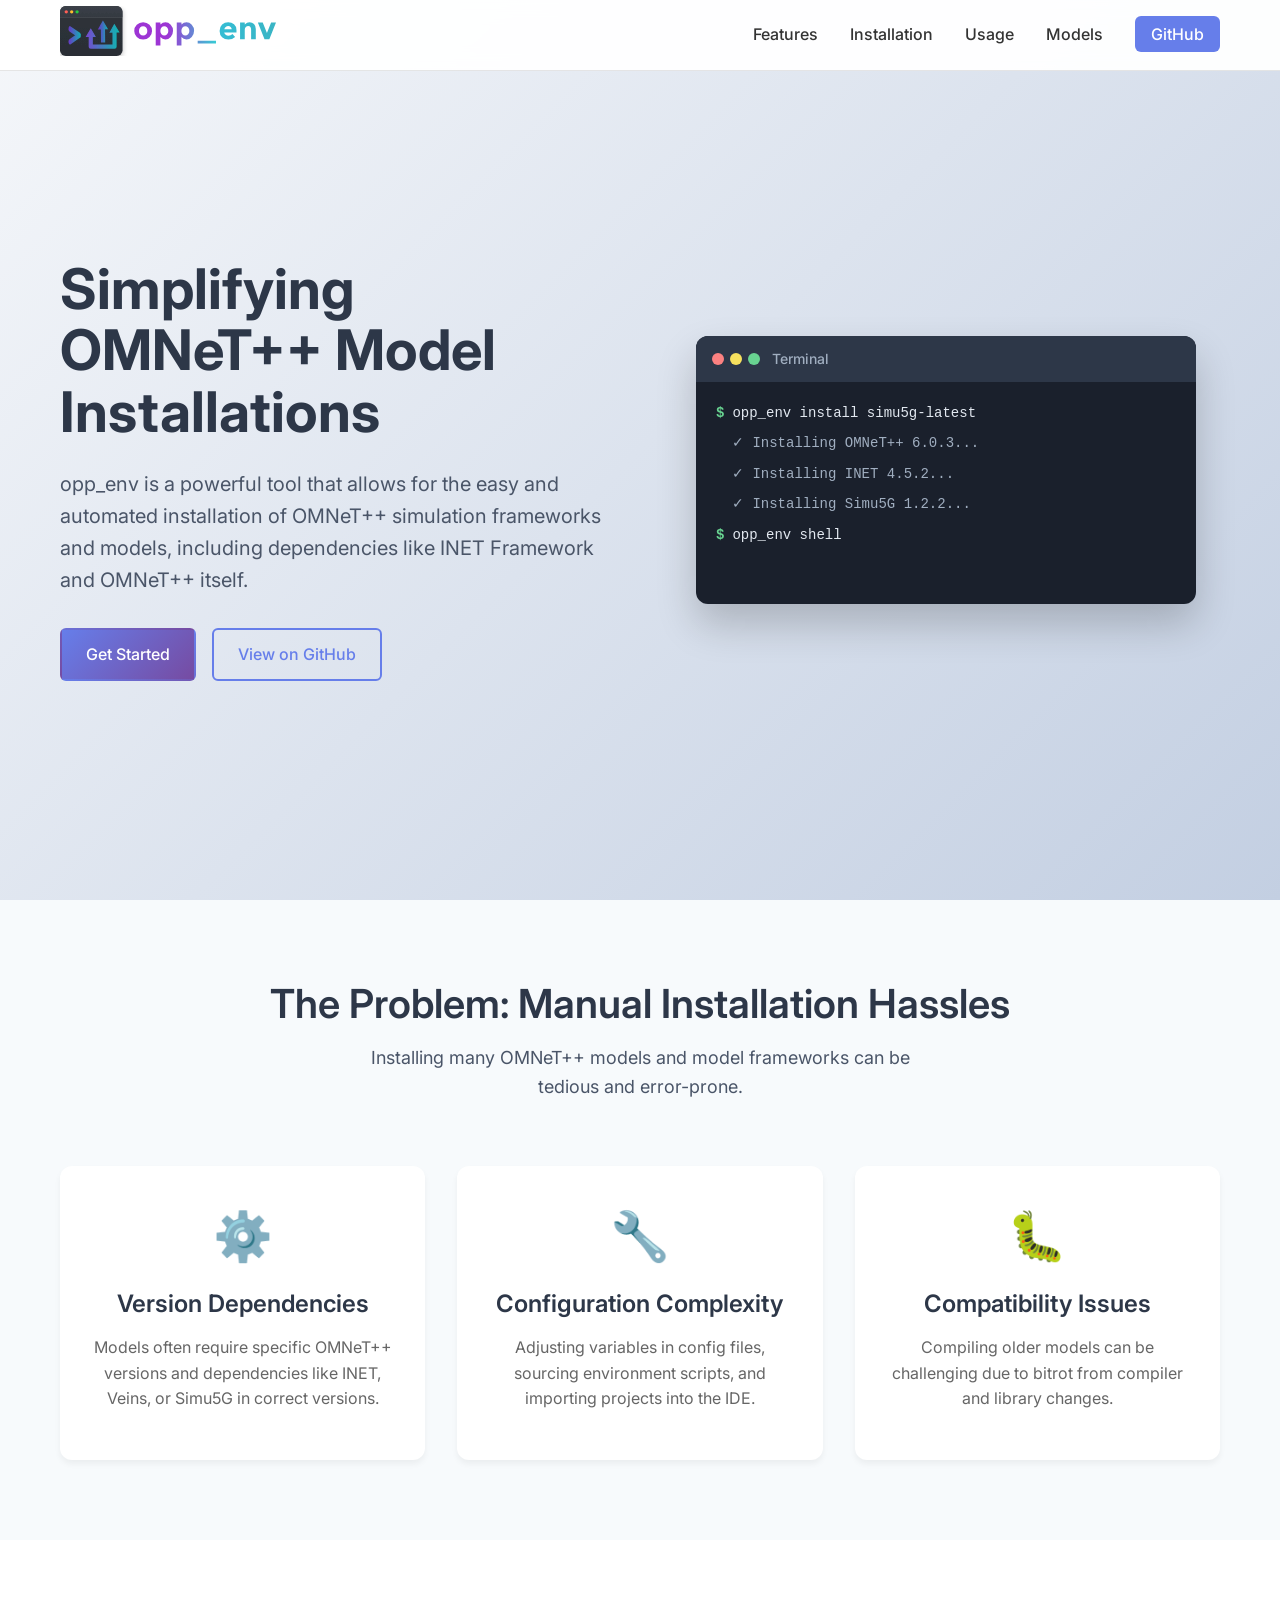
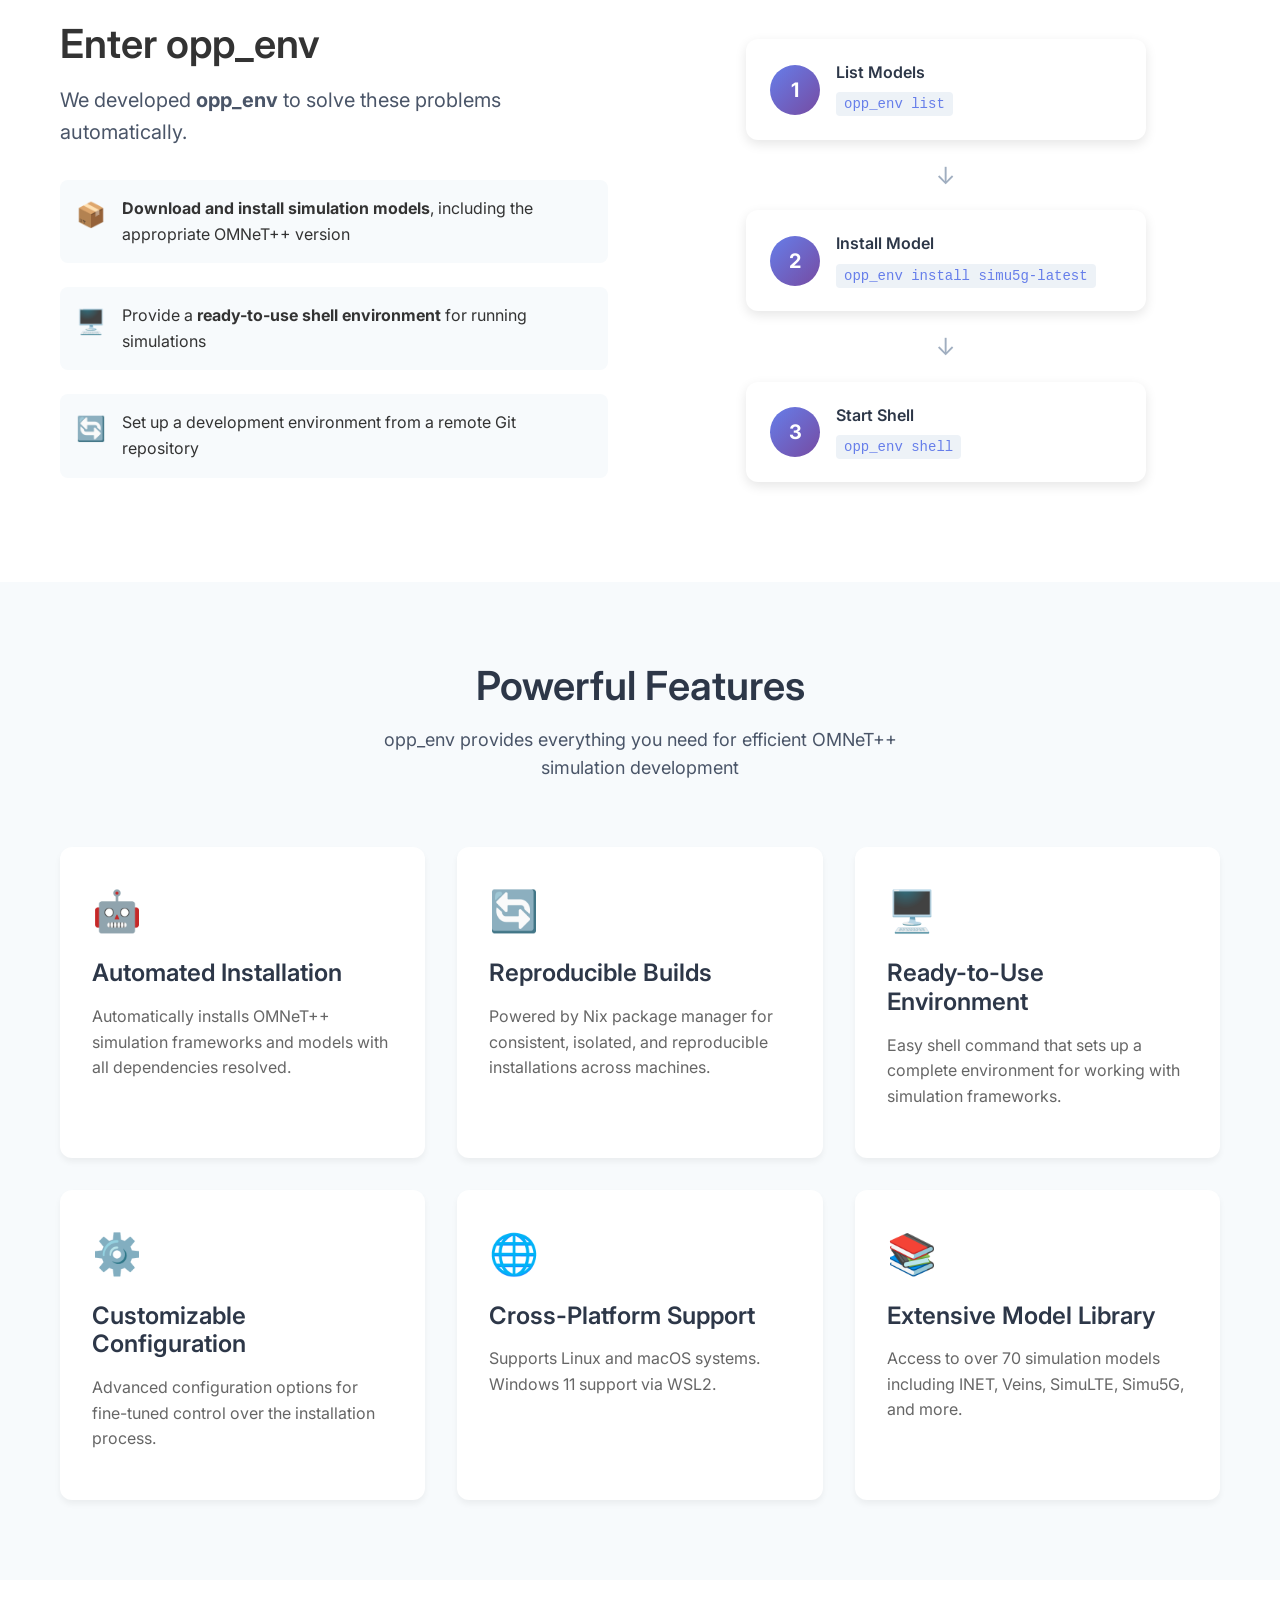
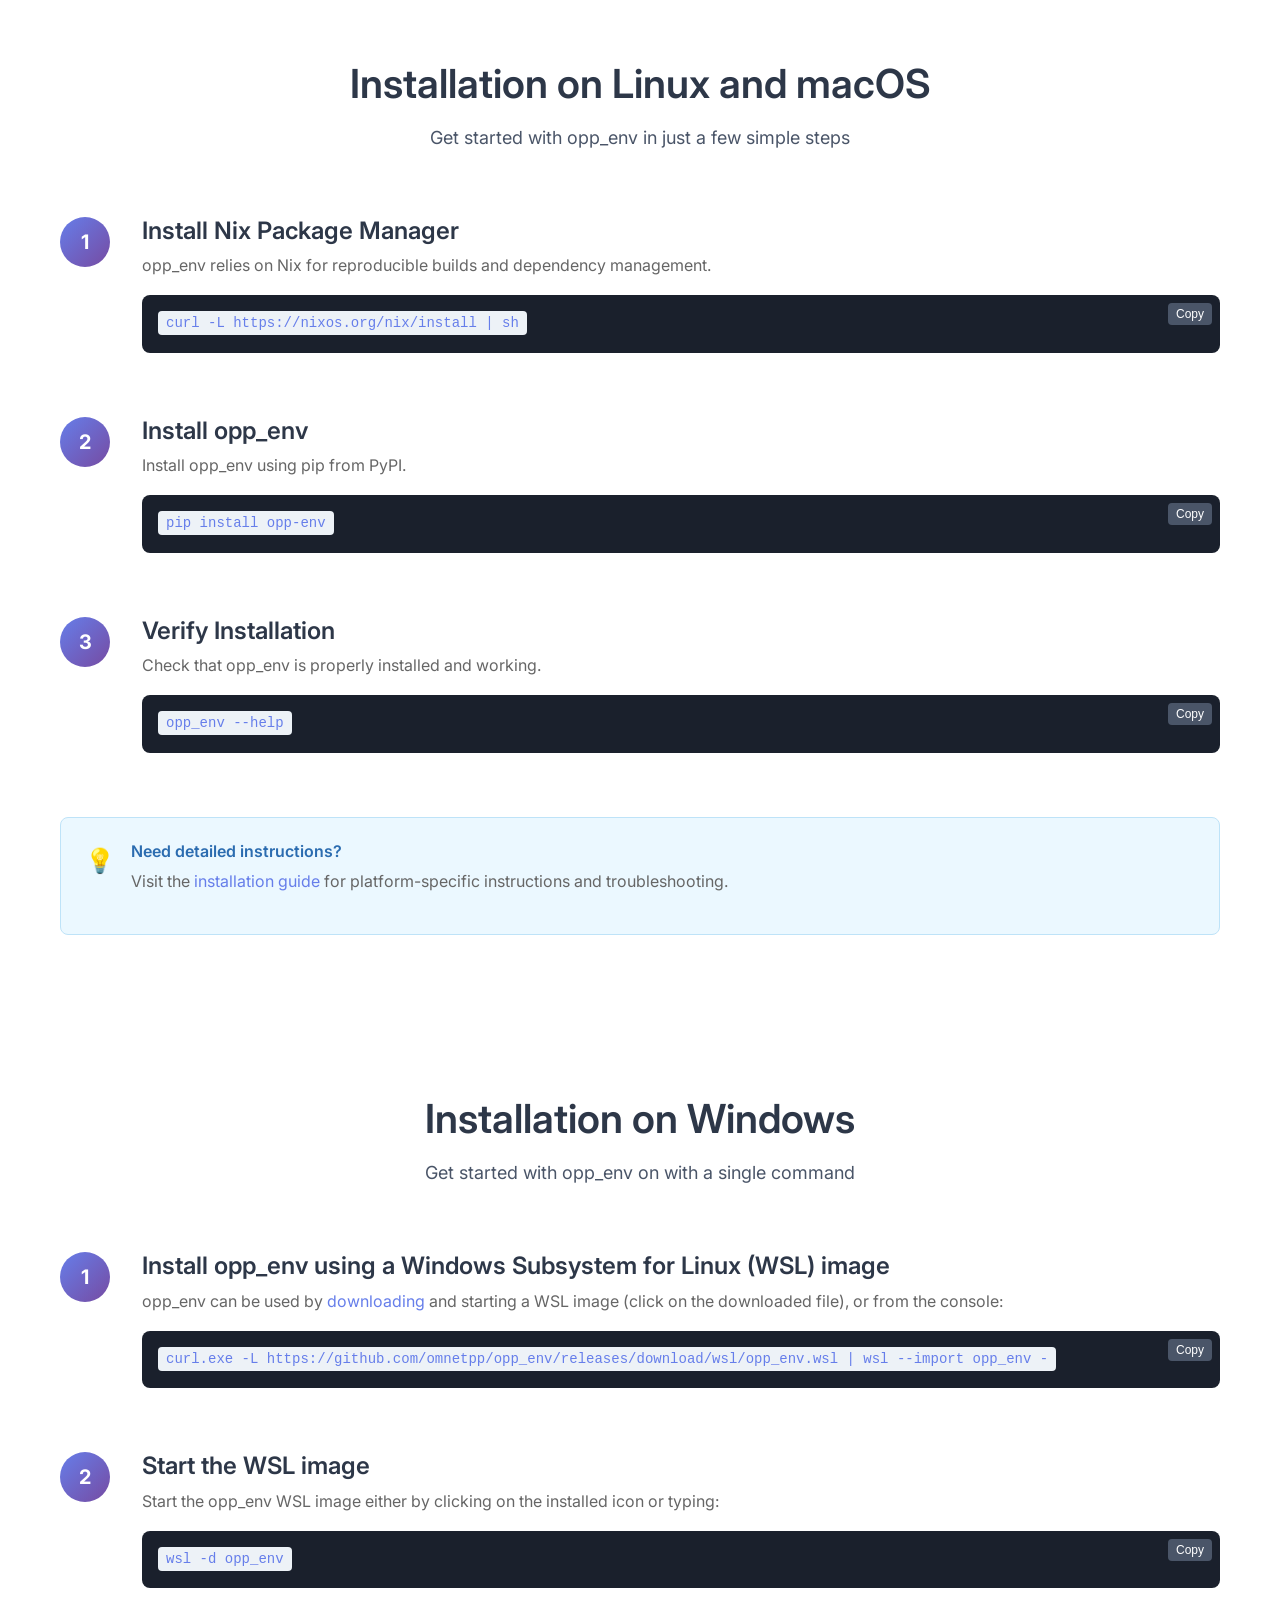
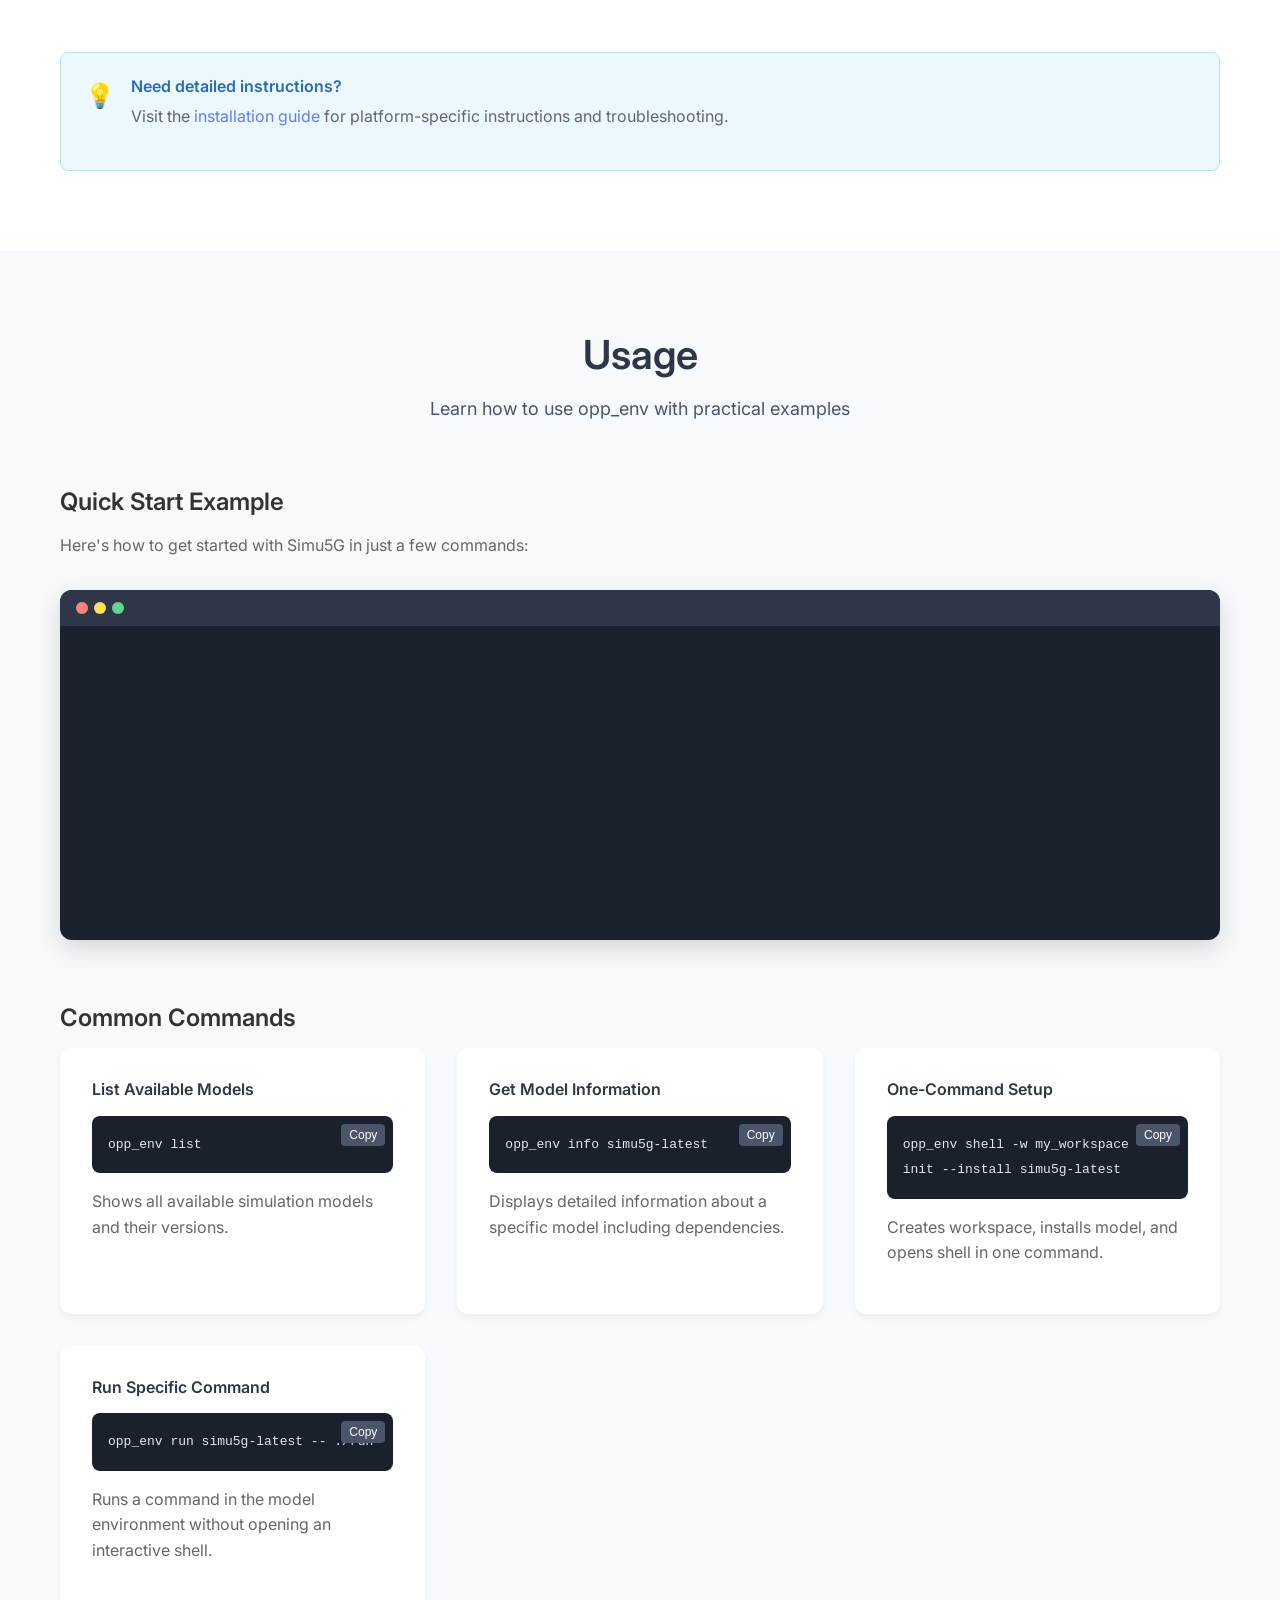
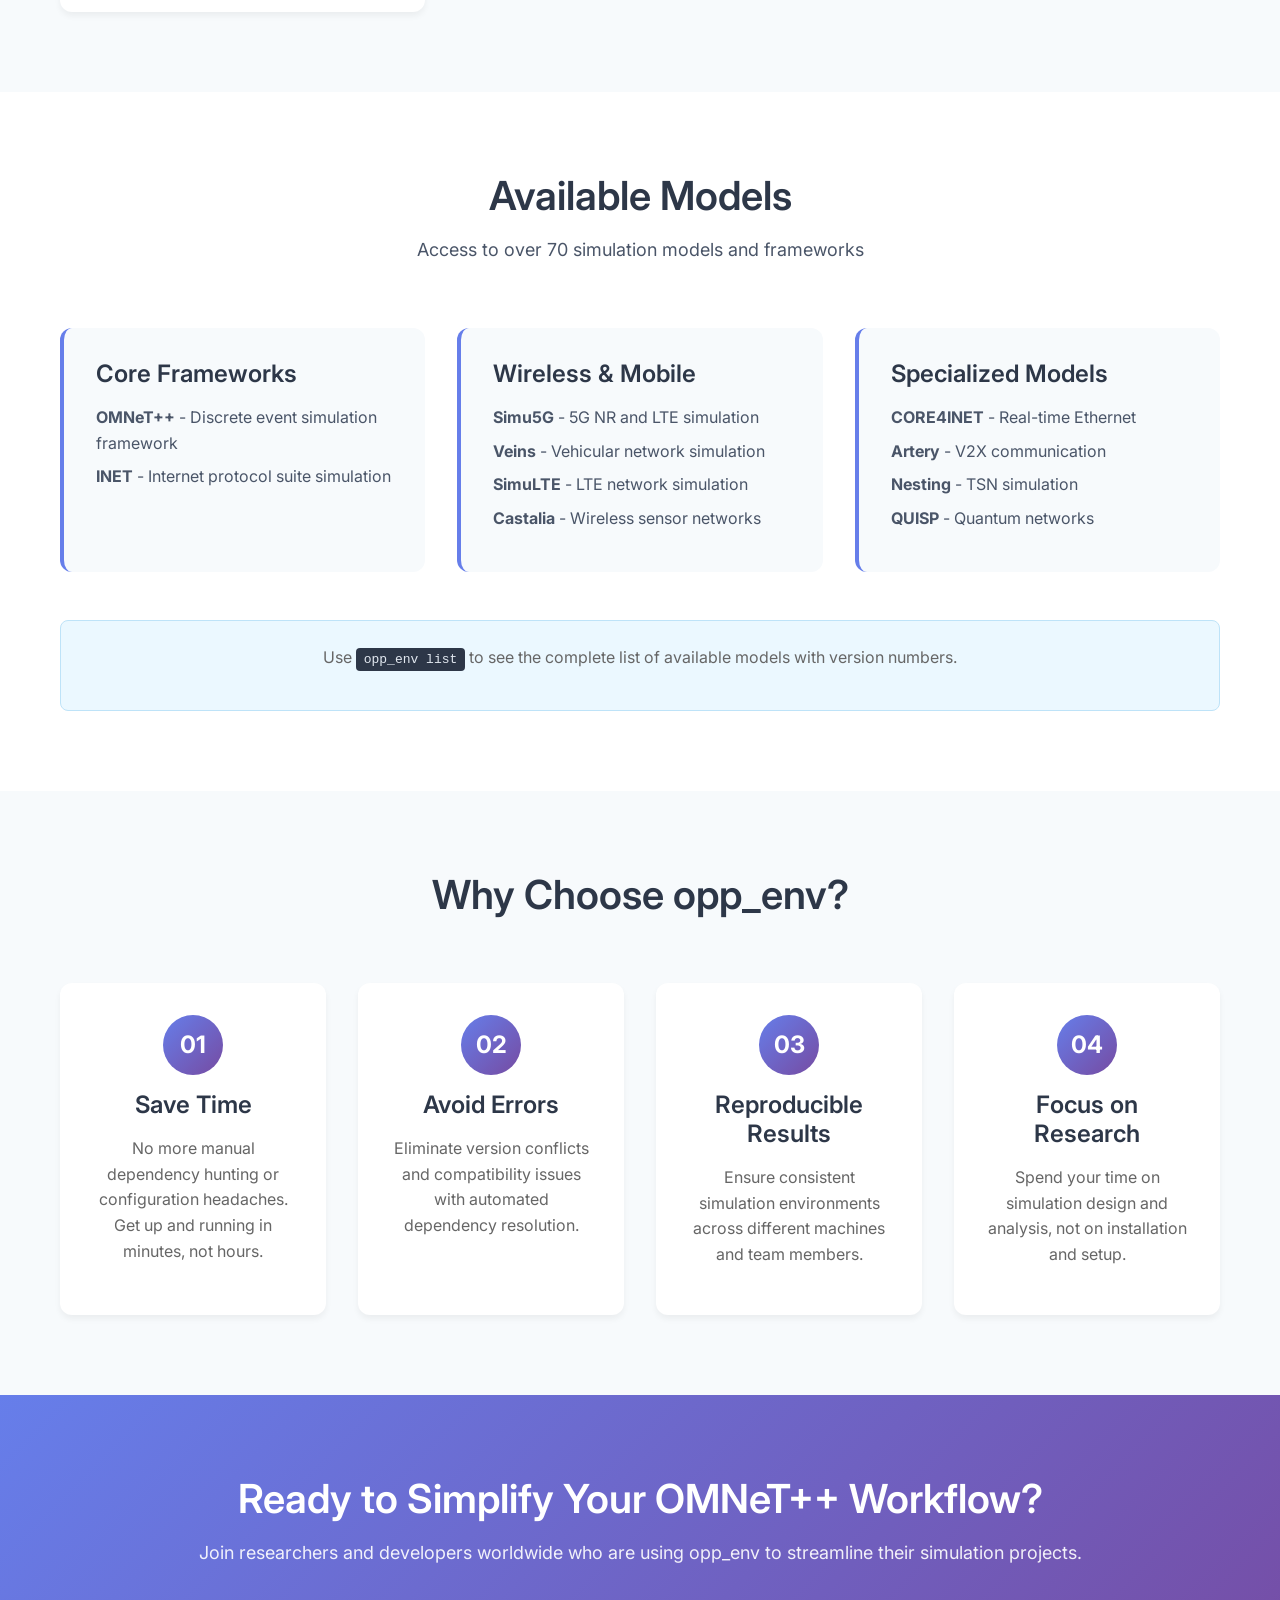
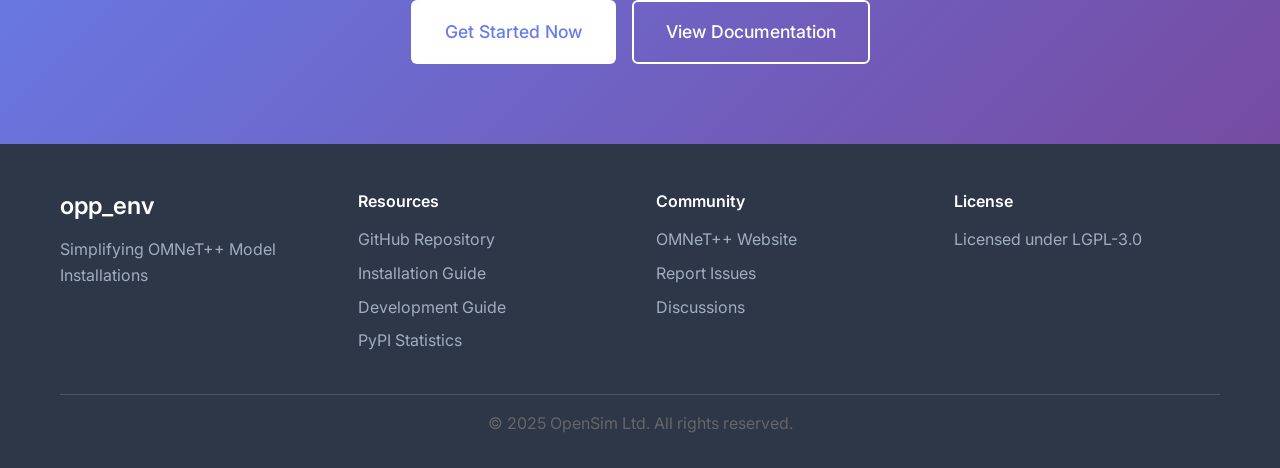
==== website/public/index.html @ f469dc90 "website: import the oppenv.omnetpp.org site from the gh-pages branch The site files are copied uncha" ====
<!DOCTYPE html>
<html lang="en">
<head>
    <meta charset="UTF-8">
    <meta name="viewport" content="width=device-width, initial-scale=1.0">
    <title>opp_env - Simplifying OMNeT++ Model Installations</title>
    <meta name="description" content="opp_env is a powerful tool that allows for the easy and automated installation of OMNeT++ simulation frameworks and models, including dependencies like INET Framework and OMNeT++ itself.">
    <link rel="stylesheet" href="styles.css">
    <link rel="preconnect" href="https://fonts.googleapis.com">
    <link rel="preconnect" href="https://fonts.gstatic.com" crossorigin>
    <link href="https://fonts.googleapis.com/css2?family=Inter:wght@300;400;500;600;700&display=swap" rel="stylesheet">
</head>
<body>
    <!-- Navigation -->
    <nav class="navbar">
        <div class="nav-container">
            <div class="nav-logo">
                <img height="50pt" src="images/opp_env_logo.svg" alt="opp_env">
            </div>
            <ul class="nav-menu">
                <li class="nav-item">
                    <a href="#features" class="nav-link">Features</a>
                </li>
                <li class="nav-item">
                    <a href="#installation" class="nav-link">Installation</a>
                </li>
                <li class="nav-item">
                    <a href="#usage" class="nav-link">Usage</a>
                </li>
                <li class="nav-item">
                    <a href="#models" class="nav-link">Models</a>
                </li>
                <li class="nav-item">
                    <a href="https://github.com/omnetpp/opp_env" class="nav-link nav-cta" target="_blank">GitHub</a>
                </li>
            </ul>
            <div class="hamburger">
                <span class="bar"></span>
                <span class="bar"></span>
                <span class="bar"></span>
            </div>
        </div>
    </nav>

    <!-- Hero Section -->
    <section class="hero">
        <div class="hero-container">
            <div class="hero-content">
                <h1 class="hero-title">Simplifying OMNeT++ Model Installations</h1>
                <p class="hero-subtitle">opp_env is a powerful tool that allows for the easy and automated installation of OMNeT++ simulation frameworks and models, including dependencies like INET Framework and OMNeT++ itself.</p>
                <div class="hero-buttons">
                    <a href="#installation" class="btn btn-primary">Get Started</a>
                    <a href="https://github.com/omnetpp/opp_env" class="btn btn-secondary" target="_blank">View on GitHub</a>
                </div>
            </div>
            <div class="hero-visual">
                <div class="terminal-window">
                    <div class="terminal-header">
                        <div class="terminal-buttons">
                            <span class="terminal-button red"></span>
                            <span class="terminal-button yellow"></span>
                            <span class="terminal-button green"></span>
                        </div>
                        <div class="terminal-title">Terminal</div>
                    </div>
                    <div class="terminal-body">
                        <div class="terminal-line">
                            <span class="terminal-prompt">$</span>
                            <span class="terminal-command">opp_env install simu5g-latest</span>
                        </div>
                        <div class="terminal-line terminal-output">
                            <span>✓ Installing OMNeT++ 6.0.3...</span>
                        </div>
                        <div class="terminal-line terminal-output">
                            <span>✓ Installing INET 4.5.2...</span>
                        </div>
                        <div class="terminal-line terminal-output">
                            <span>✓ Installing Simu5G 1.2.2...</span>
                        </div>
                        <div class="terminal-line">
                            <span class="terminal-prompt">$</span>
                            <span class="terminal-command">opp_env shell</span>
                        </div>
                        <div class="terminal-line terminal-output">
                            <span>Ready to simulate! 🚀</span>
                        </div>
                    </div>
                </div>
            </div>
        </div>
    </section>

    <!-- Problem Section -->
    <section class="problem-section">
        <div class="container">
            <div class="section-header">
                <h2>The Problem: Manual Installation Hassles</h2>
                <p>Installing many OMNeT++ models and model frameworks can be tedious and error-prone.</p>
            </div>
            <div class="problem-grid">
                <div class="problem-card">
                    <div class="problem-icon">⚙️</div>
                    <h3>Version Dependencies</h3>
                    <p>Models often require specific OMNeT++ versions and dependencies like INET, Veins, or Simu5G in correct versions.</p>
                </div>
                <div class="problem-card">
                    <div class="problem-icon">🔧</div>
                    <h3>Configuration Complexity</h3>
                    <p>Adjusting variables in config files, sourcing environment scripts, and importing projects into the IDE.</p>
                </div>
                <div class="problem-card">
                    <div class="problem-icon">🐛</div>
                    <h3>Compatibility Issues</h3>
                    <p>Compiling older models can be challenging due to bitrot from compiler and library changes.</p>
                </div>
            </div>
        </div>
    </section>

    <!-- Solution Section -->
    <section class="solution-section">
        <div class="container">
            <div class="solution-content">
                <div class="solution-text">
                    <h2>Enter opp_env</h2>
                    <p class="solution-intro">We developed <strong>opp_env</strong> to solve these problems automatically.</p>
                    <ul class="solution-features">
                        <li>
                            <span class="feature-icon">📦</span>
                            <span><strong>Download and install simulation models</strong>, including the appropriate OMNeT++ version</span>
                        </li>
                        <li>
                            <span class="feature-icon">🖥️</span>
                            <span>Provide a <strong>ready-to-use shell environment</strong> for running simulations</span>
                        </li>
                        <li>
                            <span class="feature-icon">🔄</span>
                            <span>Set up a development environment from a remote Git repository</span>
                        </li>
                    </ul>
                </div>
                <div class="solution-visual">
                    <div class="workflow-diagram">
                        <div class="workflow-step">
                            <div class="step-number">1</div>
                            <div class="step-content">
                                <h4>List Models</h4>
                                <code>opp_env list</code>
                            </div>
                        </div>
                        <div class="workflow-arrow">→</div>
                        <div class="workflow-step">
                            <div class="step-number">2</div>
                            <div class="step-content">
                                <h4>Install Model</h4>
                                <code>opp_env install simu5g-latest</code>
                            </div>
                        </div>
                        <div class="workflow-arrow">→</div>
                        <div class="workflow-step">
                            <div class="step-number">3</div>
                            <div class="step-content">
                                <h4>Start Shell</h4>
                                <code>opp_env shell</code>
                            </div>
                        </div>
                    </div>
                </div>
            </div>
        </div>
    </section>

    <!-- Features Section -->
    <section id="features" class="features-section">
        <div class="container">
            <div class="section-header">
                <h2>Powerful Features</h2>
                <p>opp_env provides everything you need for efficient OMNeT++ simulation development</p>
            </div>
            <div class="features-grid">
                <div class="feature-card">
                    <div class="feature-icon">🤖</div>
                    <h3>Automated Installation</h3>
                    <p>Automatically installs OMNeT++ simulation frameworks and models with all dependencies resolved.</p>
                </div>
                <div class="feature-card">
                    <div class="feature-icon">🔄</div>
                    <h3>Reproducible Builds</h3>
                    <p>Powered by Nix package manager for consistent, isolated, and reproducible installations across machines.</p>
                </div>
                <div class="feature-card">
                    <div class="feature-icon">🖥️</div>
                    <h3>Ready-to-Use Environment</h3>
                    <p>Easy shell command that sets up a complete environment for working with simulation frameworks.</p>
                </div>
                <div class="feature-card">
                    <div class="feature-icon">⚙️</div>
                    <h3>Customizable Configuration</h3>
                    <p>Advanced configuration options for fine-tuned control over the installation process.</p>
                </div>
                <div class="feature-card">
                    <div class="feature-icon">🌐</div>
                    <h3>Cross-Platform Support</h3>
                    <p>Supports Linux and macOS systems. Windows 11 support via WSL2.</p>
                </div>
                <div class="feature-card">
                    <div class="feature-icon">📚</div>
                    <h3>Extensive Model Library</h3>
                    <p>Access to over 70 simulation models including INET, Veins, SimuLTE, Simu5G, and more.</p>
                </div>
            </div>
        </div>
    </section>

    <!-- Installation Section -->
    <section id="installation" class="installation-section">
        <div class="container">
            <div class="section-header">
                <h2>Installation on Linux and macOS</h2>
                <p>Get started with opp_env in just a few simple steps</p>
            </div>
            <div class="installation-content">
                <div class="installation-steps">
                    <div class="step">
                        <div class="step-number">1</div>
                        <div class="step-content">
                            <h3>Install Nix Package Manager</h3>
                            <p>opp_env relies on Nix for reproducible builds and dependency management.</p>
                            <div class="code-block">
                                <code>curl -L https://nixos.org/nix/install | sh</code>
                                <button class="copy-btn" onclick="copyToClipboard(this)">Copy</button>
                            </div>
                        </div>
                    </div>
                    <div class="step">
                        <div class="step-number">2</div>
                        <div class="step-content">
                            <h3>Install opp_env</h3>
                            <p>Install opp_env using pip from PyPI.</p>
                            <div class="code-block">
                                <code>pip install opp-env</code>
                                <button class="copy-btn" onclick="copyToClipboard(this)">Copy</button>
                            </div>
                        </div>
                    </div>
                    <div class="step">
                        <div class="step-number">3</div>
                        <div class="step-content">
                            <h3>Verify Installation</h3>
                            <p>Check that opp_env is properly installed and working.</p>
                            <div class="code-block">
                                <code>opp_env --help</code>
                                <button class="copy-btn" onclick="copyToClipboard(this)">Copy</button>
                            </div>
                        </div>
                    </div>
                </div>
                <div class="installation-note">
                    <div class="note-icon">💡</div>
                    <div class="note-content">
                        <h4>Need detailed instructions?</h4>
                        <p>Visit the <a href="https://github.com/omnetpp/opp_env/blob/main/INSTALL.md" target="_blank">installation guide</a> for platform-specific instructions and troubleshooting.</p>
                    </div>
                </div>
            </div>
        </div>
    </section>

    <section id="installation_win" class="installation-section">
        <div class="container">
            <div class="section-header">
                <h2>Installation on Windows</h2>
                <p>Get started with opp_env on with a single command</p>
            </div>
            <div class="installation-content">
                <div class="installation-steps">
                    <div class="step">
                        <div class="step-number">1</div>
                        <div class="step-content">
                            <h3>Install opp_env using a Windows Subsystem for Linux (WSL) image</h3>
                            <p>opp_env can be used by <a href="https://github.com/omnetpp/opp_env/releases/download/wsl/opp_env.wsl" target="_blank">downloading</a>
                               and starting a WSL image (click on the downloaded file), or from the console:</p>
                            <div class="code-block">
                                <code>curl.exe -L https://github.com/omnetpp/opp_env/releases/download/wsl/opp_env.wsl | wsl --import opp_env -</code>
                                <button class="copy-btn" onclick="copyToClipboard(this)">Copy</button>
                            </div>
                        </div>
                    </div>
                    <div class="step">
                        <div class="step-number">2</div>
                        <div class="step-content">
                            <h3>Start the WSL image</h3>
                            <p>Start the opp_env WSL image either by clicking on the installed icon or typing:</p>
                            <div class="code-block">
                                <code>wsl -d opp_env</code>
                                <button class="copy-btn" onclick="copyToClipboard(this)">Copy</button>
                            </div>
                        </div>
                    </div>
                </div>
                <div class="installation-note">
                    <div class="note-icon">💡</div>
                    <div class="note-content">
                        <h4>Need detailed instructions?</h4>
                        <p>Visit the <a href="https://github.com/omnetpp/opp_env/blob/main/INSTALL.md#windows-1011-using-wsl2" target="_blank">installation guide</a> for platform-specific instructions and troubleshooting.</p>
                    </div>
                </div>
            </div>
        </div>
    </section>

    <!-- Usage Section -->
    <section id="usage" class="usage-section">
        <div class="container">
            <div class="section-header">
                <h2>Usage</h2>
                <p>Learn how to use opp_env with practical examples</p>
            </div>
            <div class="usage-content">
                <div class="usage-example">
                    <h3>Quick Start Example</h3>
                    <p>Here's how to get started with Simu5G in just a few commands:</p>
                    <div class="terminal-example">
                        <div class="terminal-header">
                            <div class="terminal-buttons">
                                <span class="terminal-button red"></span>
                                <span class="terminal-button yellow"></span>
                                <span class="terminal-button green"></span>
                            </div>
                        </div>
                        <div class="terminal-content">
                            <div class="terminal-line">
                                <span class="prompt">$</span>
                                <span class="command">mkdir my_workspace && cd my_workspace</span>
                            </div>
                            <div class="terminal-line">
                                <span class="prompt">$</span>
                                <span class="command">opp_env init</span>
                            </div>
                            <div class="terminal-line">
                                <span class="prompt">$</span>
                                <span class="command">opp_env install simu5g-latest</span>
                            </div>
                            <div class="terminal-line output">
                                <span>✓ Installing OMNeT++ 6.0.3...</span>
                            </div>
                            <div class="terminal-line output">
                                <span>✓ Installing INET 4.5.2...</span>
                            </div>
                            <div class="terminal-line output">
                                <span>✓ Installing Simu5G 1.2.2...</span>
                            </div>
                            <div class="terminal-line">
                                <span class="prompt">$</span>
                                <span class="command">opp_env shell</span>
                            </div>
                            <div class="terminal-line">
                                <span class="prompt">(opp_env)$</span>
                                <span class="command">cd simu5g-1.2.2/simulations/NR/standalone</span>
                            </div>
                            <div class="terminal-line">
                                <span class="prompt">(opp_env)$</span>
                                <span class="command">./run</span>
                            </div>
                        </div>
                    </div>
                </div>
                
                <div class="usage-commands">
                    <h3>Common Commands</h3>
                    <div class="commands-grid">
                        <div class="command-card">
                            <h4>List Available Models</h4>
                            <div class="code-block">
                                <code>opp_env list</code>
                                <button class="copy-btn" onclick="copyToClipboard(this)">Copy</button>
                            </div>
                            <p>Shows all available simulation models and their versions.</p>
                        </div>
                        <div class="command-card">
                            <h4>Get Model Information</h4>
                            <div class="code-block">
                                <code>opp_env info simu5g-latest</code>
                                <button class="copy-btn" onclick="copyToClipboard(this)">Copy</button>
                            </div>
                            <p>Displays detailed information about a specific model including dependencies.</p>
                        </div>
                        <div class="command-card">
                            <h4>One-Command Setup</h4>
                            <div class="code-block">
                                <code>opp_env shell -w my_workspace --init --install simu5g-latest</code>
                                <button class="copy-btn" onclick="copyToClipboard(this)">Copy</button>
                            </div>
                            <p>Creates workspace, installs model, and opens shell in one command.</p>
                        </div>
                        <div class="command-card">
                            <h4>Run Specific Command</h4>
                            <div class="code-block">
                                <code>opp_env run simu5g-latest -- ./run</code>
                                <button class="copy-btn" onclick="copyToClipboard(this)">Copy</button>
                            </div>
                            <p>Runs a command in the model environment without opening an interactive shell.</p>
                        </div>
                    </div>
                </div>
            </div>
        </div>
    </section>

    <!-- Models Section -->
    <section id="models" class="models-section">
        <div class="container">
            <div class="section-header">
                <h2>Available Models</h2>
                <p>Access to over 70 simulation models and frameworks</p>
            </div>
            <div class="models-content">
                <div class="models-categories">
                    <div class="category-card">
                        <h3>Core Frameworks</h3>
                        <ul>
                            <li><strong>OMNeT++</strong> - Discrete event simulation framework</li>
                            <li><strong>INET</strong> - Internet protocol suite simulation</li>
                        </ul>
                    </div>
                    <div class="category-card">
                        <h3>Wireless & Mobile</h3>
                        <ul>
                            <li><strong>Simu5G</strong> - 5G NR and LTE simulation</li>
                            <li><strong>Veins</strong> - Vehicular network simulation</li>
                            <li><strong>SimuLTE</strong> - LTE network simulation</li>
                            <li><strong>Castalia</strong> - Wireless sensor networks</li>
                        </ul>
                    </div>
                    <div class="category-card">
                        <h3>Specialized Models</h3>
                        <ul>
                            <li><strong>CORE4INET</strong> - Real-time Ethernet</li>
                            <li><strong>Artery</strong> - V2X communication</li>
                            <li><strong>Nesting</strong> - TSN simulation</li>
                            <li><strong>QUISP</strong> - Quantum networks</li>
                        </ul>
                    </div>
                </div>
                <div class="models-note">
                    <p>Use <code>opp_env list</code> to see the complete list of available models with version numbers.</p>
                </div>
            </div>
        </div>
    </section>

    <!-- Benefits Section -->
    <section class="benefits-section">
        <div class="container">
            <div class="section-header">
                <h2>Why Choose opp_env?</h2>
            </div>
            <div class="benefits-grid">
                <div class="benefit-card">
                    <div class="benefit-number">01</div>
                    <h3>Save Time</h3>
                    <p>No more manual dependency hunting or configuration headaches. Get up and running in minutes, not hours.</p>
                </div>
                <div class="benefit-card">
                    <div class="benefit-number">02</div>
                    <h3>Avoid Errors</h3>
                    <p>Eliminate version conflicts and compatibility issues with automated dependency resolution.</p>
                </div>
                <div class="benefit-card">
                    <div class="benefit-number">03</div>
                    <h3>Reproducible Results</h3>
                    <p>Ensure consistent simulation environments across different machines and team members.</p>
                </div>
                <div class="benefit-card">
                    <div class="benefit-number">04</div>
                    <h3>Focus on Research</h3>
                    <p>Spend your time on simulation design and analysis, not on installation and setup.</p>
                </div>
            </div>
        </div>
    </section>

    <!-- CTA Section -->
    <section class="cta-section">
        <div class="container">
            <div class="cta-content">
                <h2>Ready to Simplify Your OMNeT++ Workflow?</h2>
                <p>Join researchers and developers worldwide who are using opp_env to streamline their simulation projects.</p>
                <div class="cta-buttons">
                    <a href="#installation" class="btn btn-primary btn-large">Get Started Now</a>
                    <a href="https://github.com/omnetpp/opp_env" class="btn btn-secondary btn-large" target="_blank">View Documentation</a>
                </div>
            </div>
        </div>
    </section>

    <!-- Footer -->
    <footer class="footer">
        <div class="container">
            <div class="footer-content">
                <div class="footer-section">
                    <h3>opp_env</h3>
                    <p>Simplifying OMNeT++ Model Installations</p>
                </div>
                <div class="footer-section">
                    <h4>Resources</h4>
                    <ul>
                        <li><a href="https://github.com/omnetpp/opp_env" target="_blank">GitHub Repository</a></li>
                        <li><a href="https://github.com/omnetpp/opp_env/blob/main/INSTALL.md" target="_blank">Installation Guide</a></li>
                        <li><a href="https://github.com/omnetpp/opp_env/blob/main/DEVELOP.md" target="_blank">Development Guide</a></li>
                        <li><a href="https://pypistats.org/packages/opp-env" target="_blank">PyPI Statistics</a></li>
                    </ul>
                </div>
                <div class="footer-section">
                    <h4>Community</h4>
                    <ul>
                        <li><a href="https://omnetpp.org" target="_blank">OMNeT++ Website</a></li>
                        <li><a href="https://github.com/omnetpp/opp_env/issues" target="_blank">Report Issues</a></li>
                        <li><a href="https://github.com/omnetpp/omnetpp/discussions/1317" target="_blank">Discussions</a></li>
                    </ul>
                </div>
                <div class="footer-section">
                    <h4>License</h4>
                    <p>Licensed under <a href="https://github.com/omnetpp/opp_env/blob/main/LICENSE" target="_blank">LGPL-3.0</a></p>
                </div>
            </div>
            <div class="footer-bottom">
                <p>&copy; 2025 OpenSim Ltd. All rights reserved.</p>
            </div>
        </div>
    </footer>

    <script src="script.js"></script>
</body>
</html>
---- website/public/styles.css ----
/* Reset and Base Styles */
* {
    margin: 0;
    padding: 0;
    box-sizing: border-box;
}

html {
    scroll-behavior: smooth;
}

body {
    font-family: 'Inter', -apple-system, BlinkMacSystemFont, 'Segoe UI', Roboto, sans-serif;
    line-height: 1.6;
    color: #333;
    background-color: #fff;
}

.container {
    max-width: 1200px;
    margin: 0 auto;
    padding: 0 20px;
}

/* Typography */
h1, h2, h3, h4, h5, h6 {
    font-weight: 600;
    line-height: 1.2;
    margin-bottom: 1rem;
}

h1 {
    font-size: 3rem;
    font-weight: 700;
}

h2 {
    font-size: 2.5rem;
}

h3 {
    font-size: 1.5rem;
}

p {
    margin-bottom: 1rem;
    color: #666;
}

/* Buttons */
.btn {
    display: inline-block;
    padding: 12px 24px;
    border-radius: 6px;
    text-decoration: none;
    font-weight: 500;
    transition: all 0.3s ease;
    border: 2px solid transparent;
    cursor: pointer;
    font-size: 1rem;
}

.btn-primary {
    background: linear-gradient(135deg, #667eea 0%, #764ba2 100%);
    color: white;
}

.btn-primary:hover {
    transform: translateY(-2px);
    box-shadow: 0 8px 25px rgba(102, 126, 234, 0.3);
}

.btn-secondary {
    background: transparent;
    color: #667eea;
    border-color: #667eea;
}

.btn-secondary:hover {
    background: #667eea;
    color: white;
    transform: translateY(-2px);
}

.btn-large {
    padding: 16px 32px;
    font-size: 1.1rem;
}

/* Navigation */
.navbar {
    position: fixed;
    top: 0;
    width: 100%;
    background: rgba(255, 255, 255, 0.95);
    backdrop-filter: blur(10px);
    border-bottom: 1px solid rgba(0, 0, 0, 0.1);
    z-index: 1000;
    transition: all 0.3s ease;
}

.nav-container {
    max-width: 1200px;
    margin: 0 auto;
    padding: 0 20px;
    display: flex;
    justify-content: space-between;
    align-items: center;
    height: 70px;
}

.nav-logo h2 {
    color: #667eea;
    margin: 0;
    font-size: 1.8rem;
    font-weight: 700;
}

.nav-menu {
    display: flex;
    list-style: none;
    gap: 2rem;
    align-items: center;
}

.nav-link {
    text-decoration: none;
    color: #333;
    font-weight: 500;
    transition: color 0.3s ease;
}

.nav-link:hover {
    color: #667eea;
}

.nav-cta {
    background: #667eea;
    color: white !important;
    padding: 8px 16px;
    border-radius: 6px;
    transition: all 0.3s ease;
}

.nav-cta:hover {
    background: #5a67d8;
    transform: translateY(-1px);
}

.hamburger {
    display: none;
    flex-direction: column;
    cursor: pointer;
}

.bar {
    width: 25px;
    height: 3px;
    background: #333;
    margin: 3px 0;
    transition: 0.3s;
}

/* Hero Section */
.hero {
    padding: 120px 0 80px;
    background: linear-gradient(135deg, #f5f7fa 0%, #c3cfe2 100%);
    min-height: 100vh;
    display: flex;
    align-items: center;
}

.hero-container {
    max-width: 1200px;
    margin: 0 auto;
    padding: 0 20px;
    display: grid;
    grid-template-columns: 1fr 1fr;
    gap: 4rem;
    align-items: center;
}

.hero-content {
    max-width: 600px;
}

.hero-title {
    font-size: 3.5rem;
    font-weight: 700;
    color: #2d3748;
    margin-bottom: 1.5rem;
    line-height: 1.1;
}

.hero-subtitle {
    font-size: 1.25rem;
    color: #4a5568;
    margin-bottom: 2rem;
    line-height: 1.6;
}

.hero-buttons {
    display: flex;
    gap: 1rem;
    flex-wrap: wrap;
}

.hero-visual {
    display: flex;
    justify-content: center;
    align-items: center;
}

/* Terminal Window */
.terminal-window {
    background: #1a202c;
    border-radius: 12px;
    box-shadow: 0 20px 40px rgba(0, 0, 0, 0.2);
    overflow: hidden;
    max-width: 500px;
    width: 100%;
}

.terminal-header {
    background: #2d3748;
    padding: 12px 16px;
    display: flex;
    align-items: center;
    gap: 12px;
}

.terminal-buttons {
    display: flex;
    gap: 6px;
}

.terminal-button {
    width: 12px;
    height: 12px;
    border-radius: 50%;
}

.terminal-button.red {
    background: #fc8181;
}

.terminal-button.yellow {
    background: #f6e05e;
}

.terminal-button.green {
    background: #68d391;
}

.terminal-title {
    color: #a0aec0;
    font-size: 0.875rem;
    font-weight: 500;
}

.terminal-body {
    padding: 20px;
    font-family: 'Monaco', 'Menlo', 'Ubuntu Mono', monospace;
    font-size: 0.875rem;
    line-height: 1.6;
}

.terminal-line {
    margin-bottom: 8px;
    display: flex;
    align-items: center;
}

.terminal-prompt {
    color: #68d391;
    margin-right: 8px;
    font-weight: bold;
}

.terminal-command {
    color: #e2e8f0;
}

.terminal-output {
    color: #a0aec0;
    padding-left: 16px;
}

/* Section Styles */
section {
    padding: 80px 0;
}

.section-header {
    text-align: center;
    margin-bottom: 4rem;
}

.section-header h2 {
    color: #2d3748;
    margin-bottom: 1rem;
}

.section-header p {
    font-size: 1.125rem;
    color: #4a5568;
    max-width: 600px;
    margin: 0 auto;
}

/* Problem Section */
.problem-section {
    background: #f7fafc;
}

.problem-grid {
    display: grid;
    grid-template-columns: repeat(auto-fit, minmax(300px, 1fr));
    gap: 2rem;
}

.problem-card {
    background: white;
    padding: 2rem;
    border-radius: 12px;
    box-shadow: 0 4px 6px rgba(0, 0, 0, 0.05);
    text-align: center;
    transition: transform 0.3s ease;
}

.problem-card:hover {
    transform: translateY(-4px);
}

.problem-icon {
    font-size: 3rem;
    margin-bottom: 1rem;
}

.problem-card h3 {
    color: #2d3748;
    margin-bottom: 1rem;
}

/* Solution Section */
.solution-section {
    background: white;
}

.solution-content {
    display: grid;
    grid-template-columns: 1fr 1fr;
    gap: 4rem;
    align-items: center;
}

.solution-intro {
    font-size: 1.25rem;
    color: #4a5568;
    margin-bottom: 2rem;
}

.solution-features {
    list-style: none;
}

.solution-features li {
    display: flex;
    align-items: flex-start;
    margin-bottom: 1.5rem;
    padding: 1rem;
    background: #f7fafc;
    border-radius: 8px;
}

.feature-icon {
    font-size: 1.5rem;
    margin-right: 1rem;
    flex-shrink: 0;
}

.workflow-diagram {
    display: flex;
    flex-direction: column;
    gap: 1rem;
    align-items: center;
}

.workflow-step {
    display: flex;
    align-items: center;
    gap: 1rem;
    background: white;
    padding: 1.5rem;
    border-radius: 12px;
    box-shadow: 0 4px 12px rgba(0, 0, 0, 0.1);
    width: 100%;
    max-width: 400px;
}

.step-number {
    background: linear-gradient(135deg, #667eea 0%, #764ba2 100%);
    color: white;
    width: 40px;
    height: 40px;
    border-radius: 50%;
    display: flex;
    align-items: center;
    justify-content: center;
    font-weight: bold;
    flex-shrink: 0;
}

.step-content h4 {
    margin-bottom: 0.5rem;
    color: #2d3748;
}

.step-content code {
    background: #edf2f7;
    padding: 4px 8px;
    border-radius: 4px;
    font-size: 0.875rem;
    color: #667eea;
}

.workflow-arrow {
    font-size: 1.5rem;
    color: #a0aec0;
    transform: rotate(90deg);
}

/* Features Section */
.features-section {
    background: #f7fafc;
}

.features-grid {
    display: grid;
    grid-template-columns: repeat(auto-fit, minmax(350px, 1fr));
    gap: 2rem;
}

.feature-card {
    background: white;
    padding: 2rem;
    border-radius: 12px;
    box-shadow: 0 4px 6px rgba(0, 0, 0, 0.05);
    transition: transform 0.3s ease;
}

.feature-card:hover {
    transform: translateY(-4px);
}

.feature-card .feature-icon {
    font-size: 2.5rem;
    margin-bottom: 1rem;
}

.feature-card h3 {
    color: #2d3748;
    margin-bottom: 1rem;
}

/* Installation Section */
.installation-section {
    background: white;
}

.installation-steps {
    margin-bottom: 3rem;
}

.step {
    display: flex;
    gap: 2rem;
    margin-bottom: 3rem;
    align-items: flex-start;
}

.step-number {
    background: linear-gradient(135deg, #667eea 0%, #764ba2 100%);
    color: white;
    width: 50px;
    height: 50px;
    border-radius: 50%;
    display: flex;
    align-items: center;
    justify-content: center;
    font-weight: bold;
    font-size: 1.25rem;
    flex-shrink: 0;
}

.step-content {
    flex: 1;
}

.step-content h3 {
    color: #2d3748;
    margin-bottom: 0.5rem;
}

.code-block {
    background: #1a202c;
    color: #e2e8f0;
    padding: 1rem;
    border-radius: 8px;
    font-family: 'Monaco', 'Menlo', 'Ubuntu Mono', monospace;
    margin: 1rem 0;
    position: relative;
    overflow-x: auto;
}

.copy-btn {
    position: absolute;
    top: 8px;
    right: 8px;
    background: #4a5568;
    color: white;
    border: none;
    padding: 4px 8px;
    border-radius: 4px;
    font-size: 0.75rem;
    cursor: pointer;
    transition: background 0.3s ease;
}

.copy-btn:hover {
    background: #667eea;
}

.installation-note {
    background: #ebf8ff;
    border: 1px solid #bee3f8;
    border-radius: 8px;
    padding: 1.5rem;
    display: flex;
    gap: 1rem;
    align-items: flex-start;
}

.note-icon {
    font-size: 1.5rem;
    flex-shrink: 0;
}

.note-content h4 {
    color: #2b6cb0;
    margin-bottom: 0.5rem;
}

a {
    color: #667eea;
    text-decoration: none;
}

a:hover {
    text-decoration: underline;
}

/* Usage Section */
.usage-section {
    background: #f7fafc;
}

.usage-example {
    margin-bottom: 4rem;
}

.terminal-example {
    background: #1a202c;
    border-radius: 12px;
    overflow: hidden;
    margin: 2rem 0;
    box-shadow: 0 8px 25px rgba(0, 0, 0, 0.15);
}

.terminal-content {
    padding: 20px;
    font-family: 'Monaco', 'Menlo', 'Ubuntu Mono', monospace;
    font-size: 0.875rem;
    line-height: 1.6;
}

.terminal-line {
    margin-bottom: 8px;
    display: flex;
    align-items: flex-start;
}

.prompt {
    color: #68d391;
    margin-right: 8px;
    font-weight: bold;
    flex-shrink: 0;
}

.command {
    color: #e2e8f0;
}

.output {
    color: #a0aec0;
    padding-left: 24px;
}

.commands-grid {
    display: grid;
    grid-template-columns: repeat(auto-fit, minmax(300px, 1fr));
    gap: 2rem;
}

.command-card {
    background: white;
    padding: 2rem;
    border-radius: 12px;
    box-shadow: 0 4px 6px rgba(0, 0, 0, 0.05);
}

.command-card h4 {
    color: #2d3748;
    margin-bottom: 1rem;
}

/* Models Section */
.models-section {
    background: white;
}

.models-categories {
    display: grid;
    grid-template-columns: repeat(auto-fit, minmax(300px, 1fr));
    gap: 2rem;
    margin-bottom: 3rem;
}

.category-card {
    background: #f7fafc;
    padding: 2rem;
    border-radius: 12px;
    border-left: 4px solid #667eea;
}

.category-card h3 {
    color: #2d3748;
    margin-bottom: 1rem;
}

.category-card ul {
    list-style: none;
}

.category-card li {
    margin-bottom: 0.5rem;
    color: #4a5568;
}

.models-note {
    text-align: center;
    background: #ebf8ff;
    padding: 1.5rem;
    border-radius: 8px;
    border: 1px solid #bee3f8;
}

.models-note code {
    background: #2d3748;
    color: #e2e8f0;
    padding: 4px 8px;
    border-radius: 4px;
}

/* Benefits Section */
.benefits-section {
    background: #f7fafc;
}

.benefits-grid {
    display: grid;
    grid-template-columns: repeat(auto-fit, minmax(250px, 1fr));
    gap: 2rem;
}

.benefit-card {
    background: white;
    padding: 2rem;
    border-radius: 12px;
    box-shadow: 0 4px 6px rgba(0, 0, 0, 0.05);
    text-align: center;
    transition: transform 0.3s ease;
}

.benefit-card:hover {
    transform: translateY(-4px);
}

.benefit-number {
    background: linear-gradient(135deg, #667eea 0%, #764ba2 100%);
    color: white;
    width: 60px;
    height: 60px;
    border-radius: 50%;
    display: flex;
    align-items: center;
    justify-content: center;
    font-weight: bold;
    font-size: 1.5rem;
    margin: 0 auto 1rem;
}

.benefit-card h3 {
    color: #2d3748;
    margin-bottom: 1rem;
}

/* CTA Section */
.cta-section {
    background: linear-gradient(135deg, #667eea 0%, #764ba2 100%);
    color: white;
    text-align: center;
}

.cta-content h2 {
    color: white;
    margin-bottom: 1rem;
}

.cta-content p {
    color: rgba(255, 255, 255, 0.9);
    font-size: 1.125rem;
    margin-bottom: 2rem;
}

.cta-buttons {
    display: flex;
    gap: 1rem;
    justify-content: center;
    flex-wrap: wrap;
}

.cta-section .btn-primary {
    background: white;
    color: #667eea;
}

.cta-section .btn-primary:hover {
    background: #f7fafc;
}

.cta-section .btn-secondary {
    border-color: white;
    color: white;
}

.cta-section .btn-secondary:hover {
    background: white;
    color: #667eea;
}

/* Footer */
.footer {
    background: #2d3748;
    color: white;
    padding: 3rem 0 1rem;
}

.footer-content {
    display: grid;
    grid-template-columns: repeat(auto-fit, minmax(250px, 1fr));
    gap: 2rem;
    margin-bottom: 2rem;
}

.footer-section h3,
.footer-section h4 {
    color: white;
    margin-bottom: 1rem;
}

.footer-section p {
    color: #a0aec0;
}

.footer-section ul {
    list-style: none;
}

.footer-section li {
    margin-bottom: 0.5rem;
}

.footer-section a {
    color: #a0aec0;
    text-decoration: none;
    transition: color 0.3s ease;
}

.footer-section a:hover {
    color: white;
}

.footer-bottom {
    border-top: 1px solid #4a5568;
    padding-top: 1rem;
    text-align: center;
    color: #a0aec0;
}

/* Responsive Design */
@media (max-width: 768px) {
    .hamburger {
        display: flex;
    }
    
    .nav-menu {
        position: fixed;
        left: -100%;
        top: 70px;
        flex-direction: column;
        background-color: white;
        width: 100%;
        text-align: center;
        transition: 0.3s;
        box-shadow: 0 10px 27px rgba(0, 0, 0, 0.05);
        padding: 2rem 0;
    }
    
    .nav-menu.active {
        left: 0;
    }
    
    .hero-container {
        grid-template-columns: 1fr;
        text-align: center;
        gap: 2rem;
    }
    
    .hero-title {
        font-size: 2.5rem;
    }
    
    .solution-content {
        grid-template-columns: 1fr;
        gap: 2rem;
    }
    
    .workflow-diagram {
        flex-direction: column;
    }
    
    .workflow-arrow {
        transform: rotate(0deg);
    }
    
    .step {
        flex-direction: column;
        text-align: center;
        gap: 1rem;
    }
    
    .features-grid,
    .problem-grid,
    .commands-grid,
    .models-categories,
    .benefits-grid {
        grid-template-columns: 1fr;
    }
    
    .cta-buttons {
        flex-direction: column;
        align-items: center;
    }
    
    .btn {
        width: 100%;
        max-width: 300px;
        text-align: center;
    }
}

@media (max-width: 480px) {
    .container {
        padding: 0 15px;
    }
    
    .hero-title {
        font-size: 2rem;
    }
    
    .hero-subtitle {
        font-size: 1.125rem;
    }
    
    section {
        padding: 60px 0;
    }
    
    .terminal-window {
        max-width: 100%;
    }
    
    .code-block {
        font-size: 0.75rem;
    }
}

/* Animations */
@keyframes fadeInUp {
    from {
        opacity: 0;
        transform: translateY(30px);
    }
    to {
        opacity: 1;
        transform: translateY(0);
    }
}

.hero-content,
.hero-visual {
    animation: fadeInUp 0.8s ease-out;
}

/* Smooth scrolling for anchor links */
html {
    scroll-behavior: smooth;
}

/* Focus styles for accessibility */
.btn:focus,
.nav-link:focus {
    outline: 2px solid #667eea;
    outline-offset: 2px;
}

/* Print styles */
@media print {
    .navbar,
    .cta-section,
    .footer {
        display: none;
    }
    
    body {
        font-size: 12pt;
        line-height: 1.4;
    }
    
    .hero {
        padding: 20px 0;
        background: none;
    }
    
    section {
        padding: 20px 0;
        break-inside: avoid;
    }
}
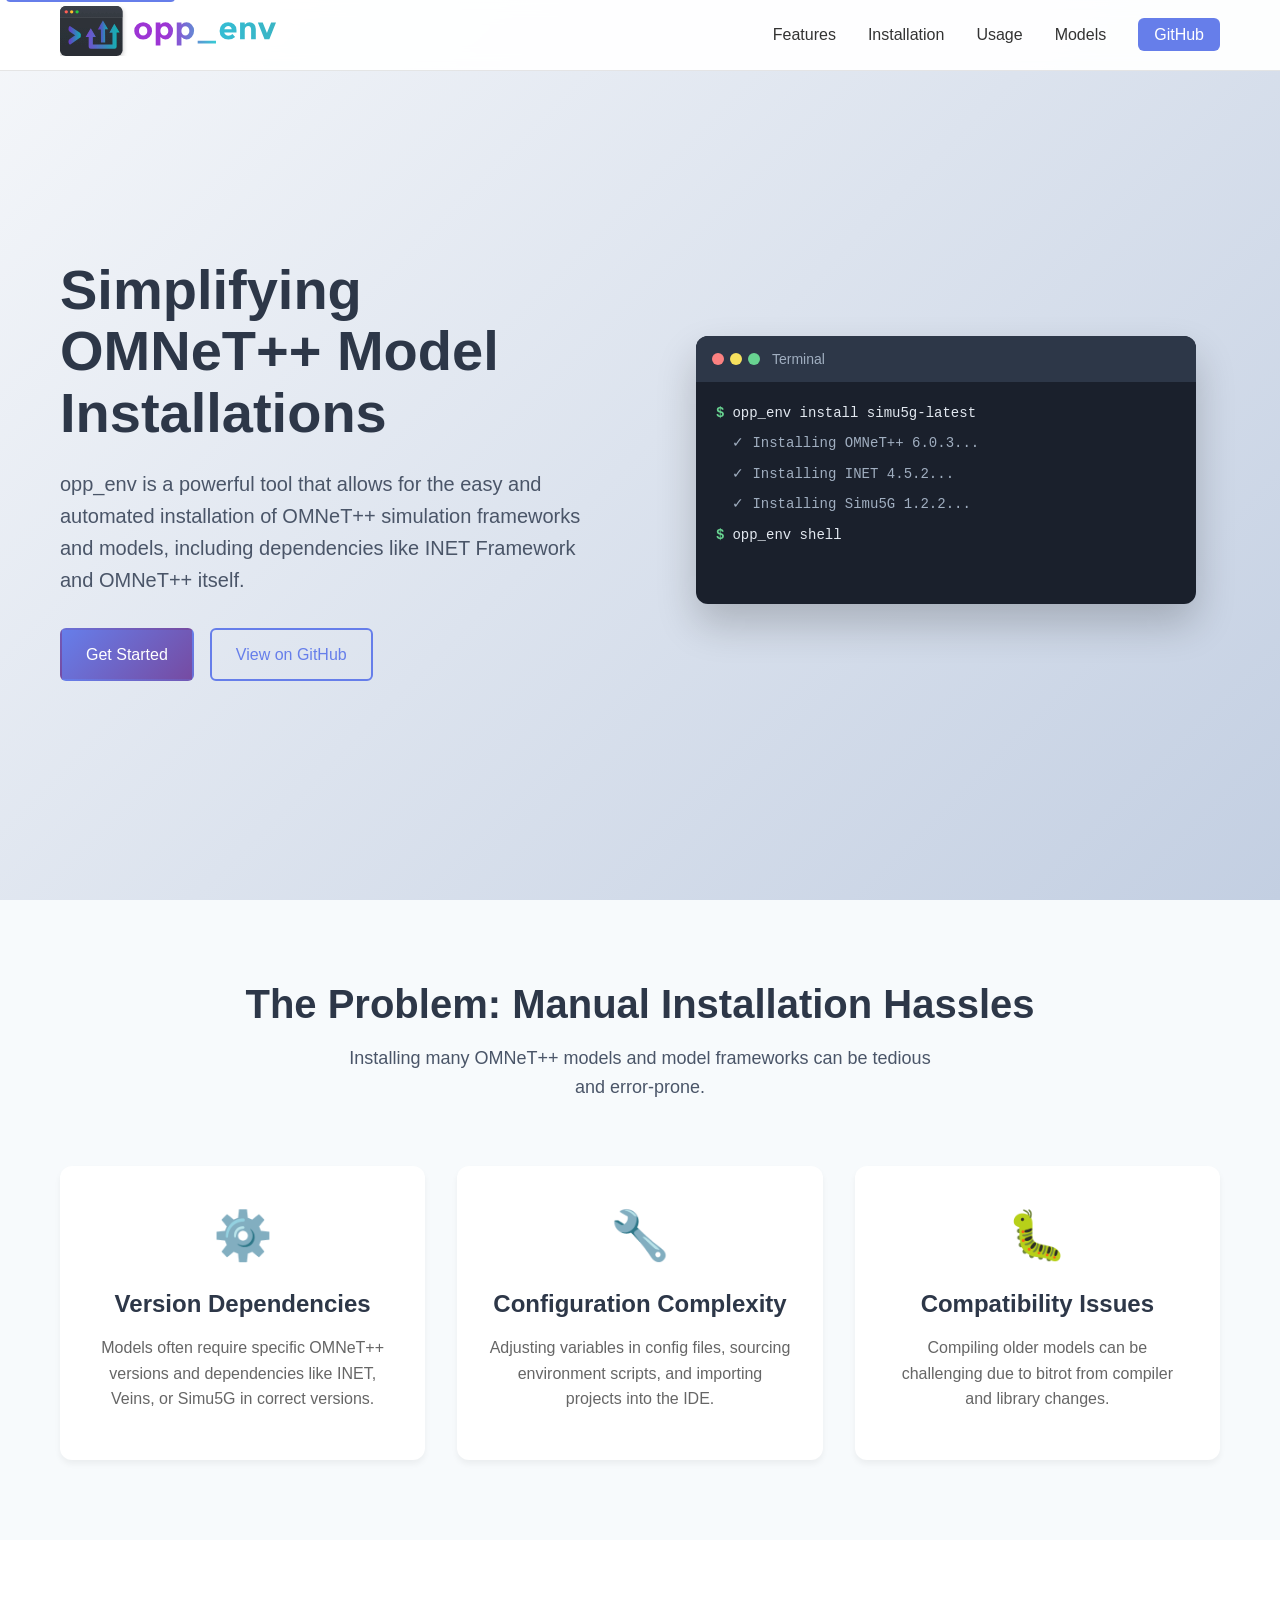
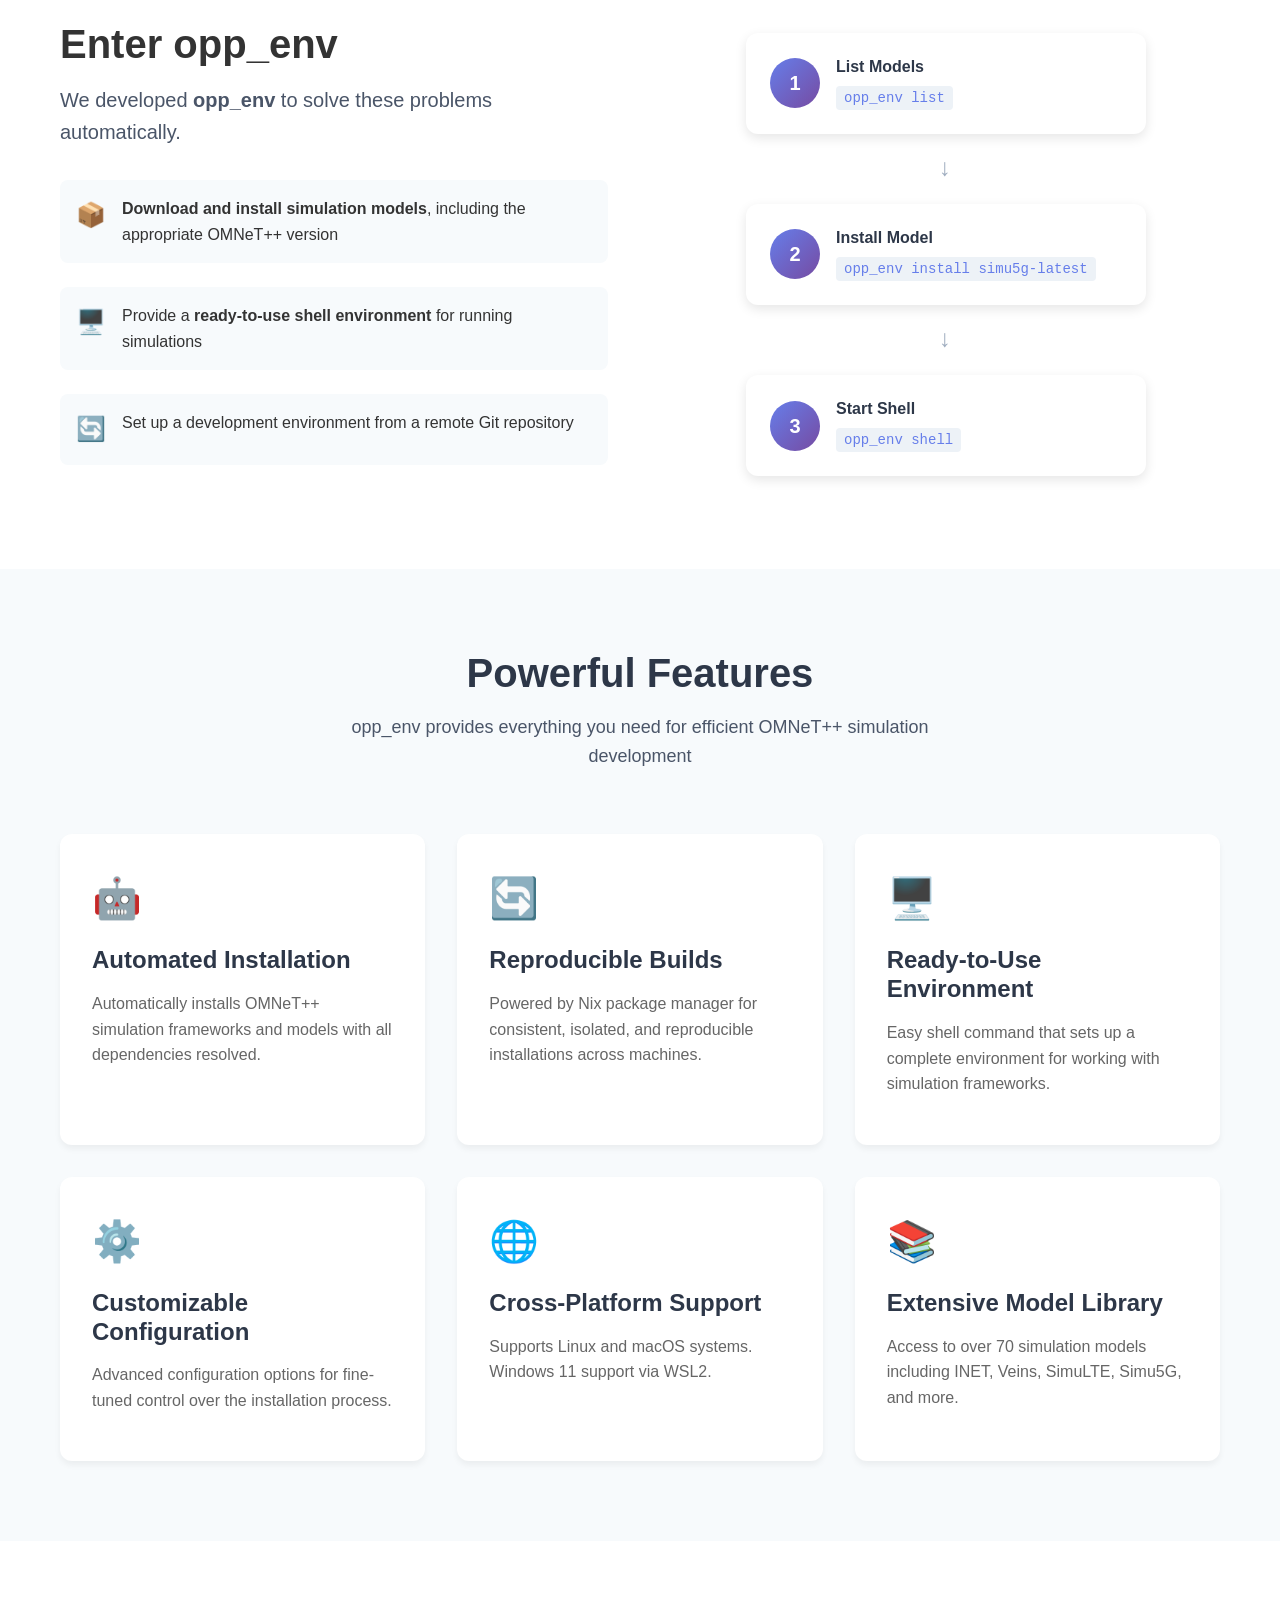
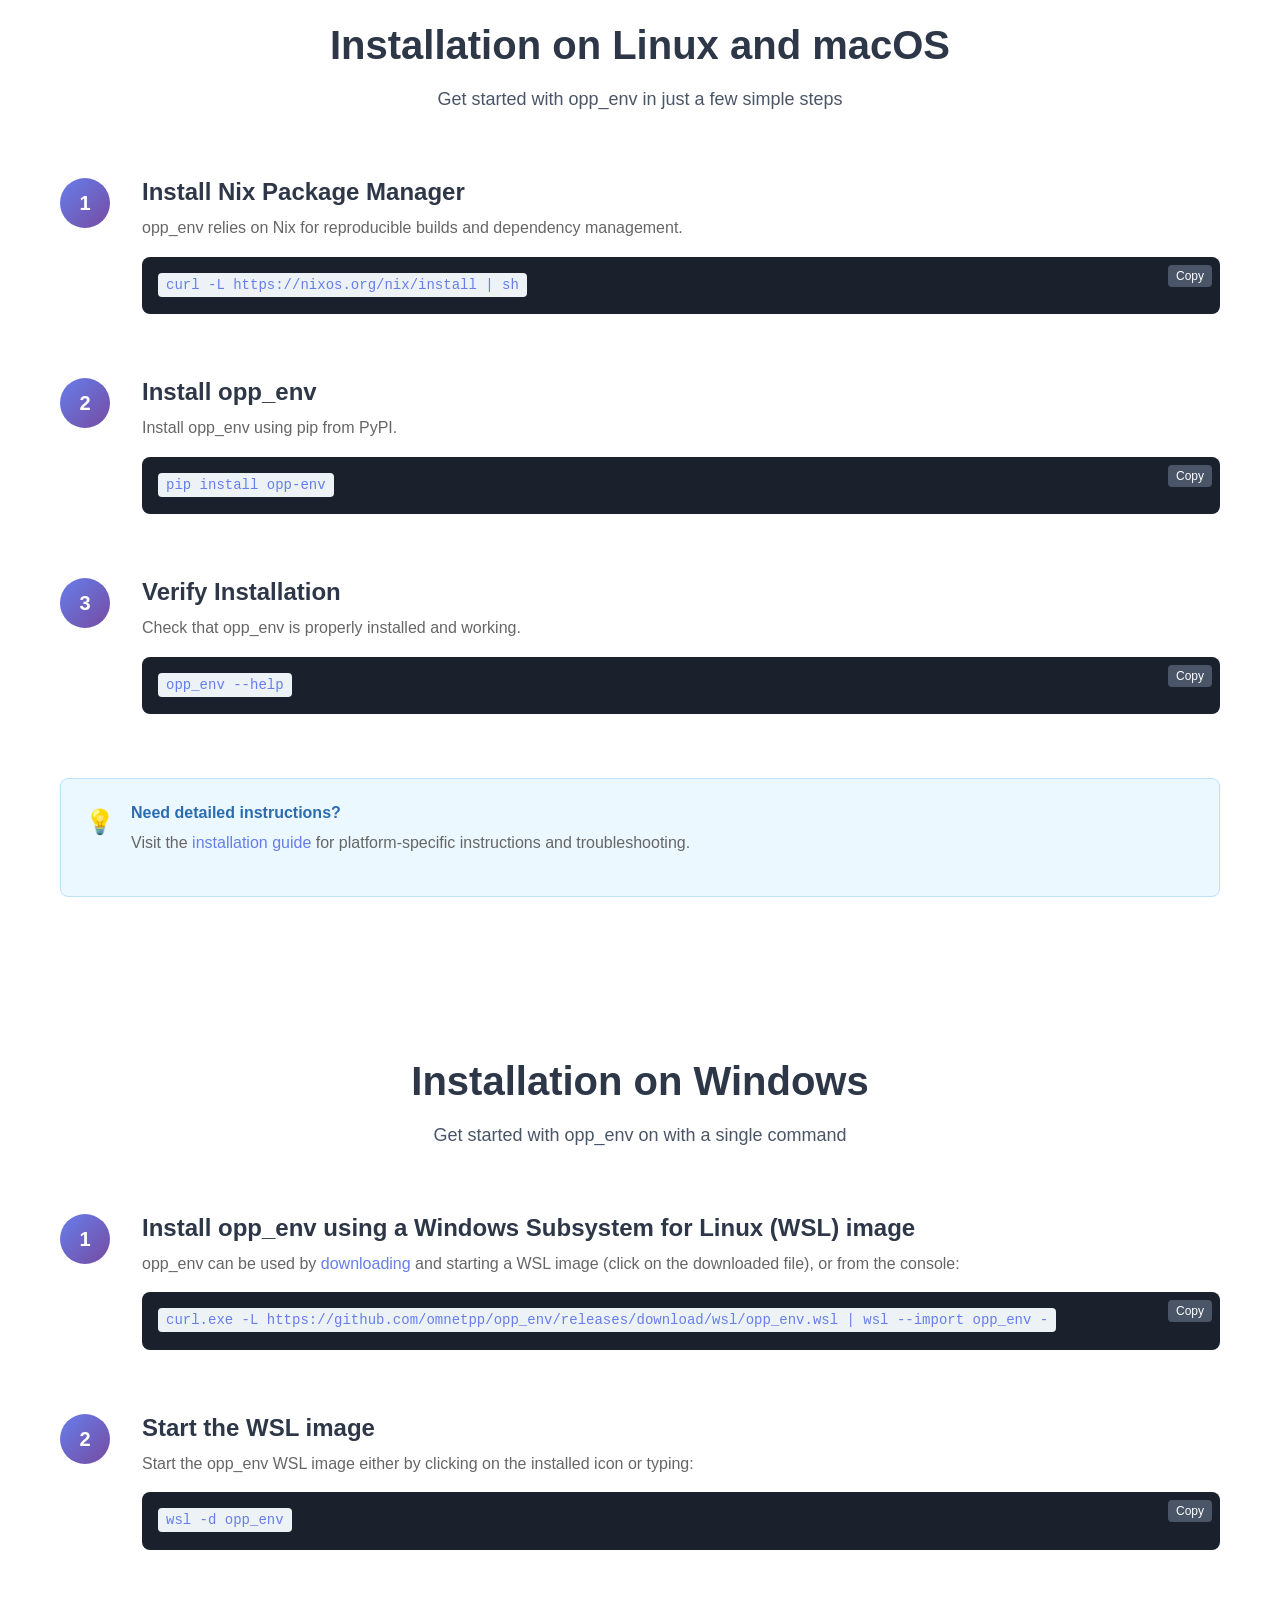
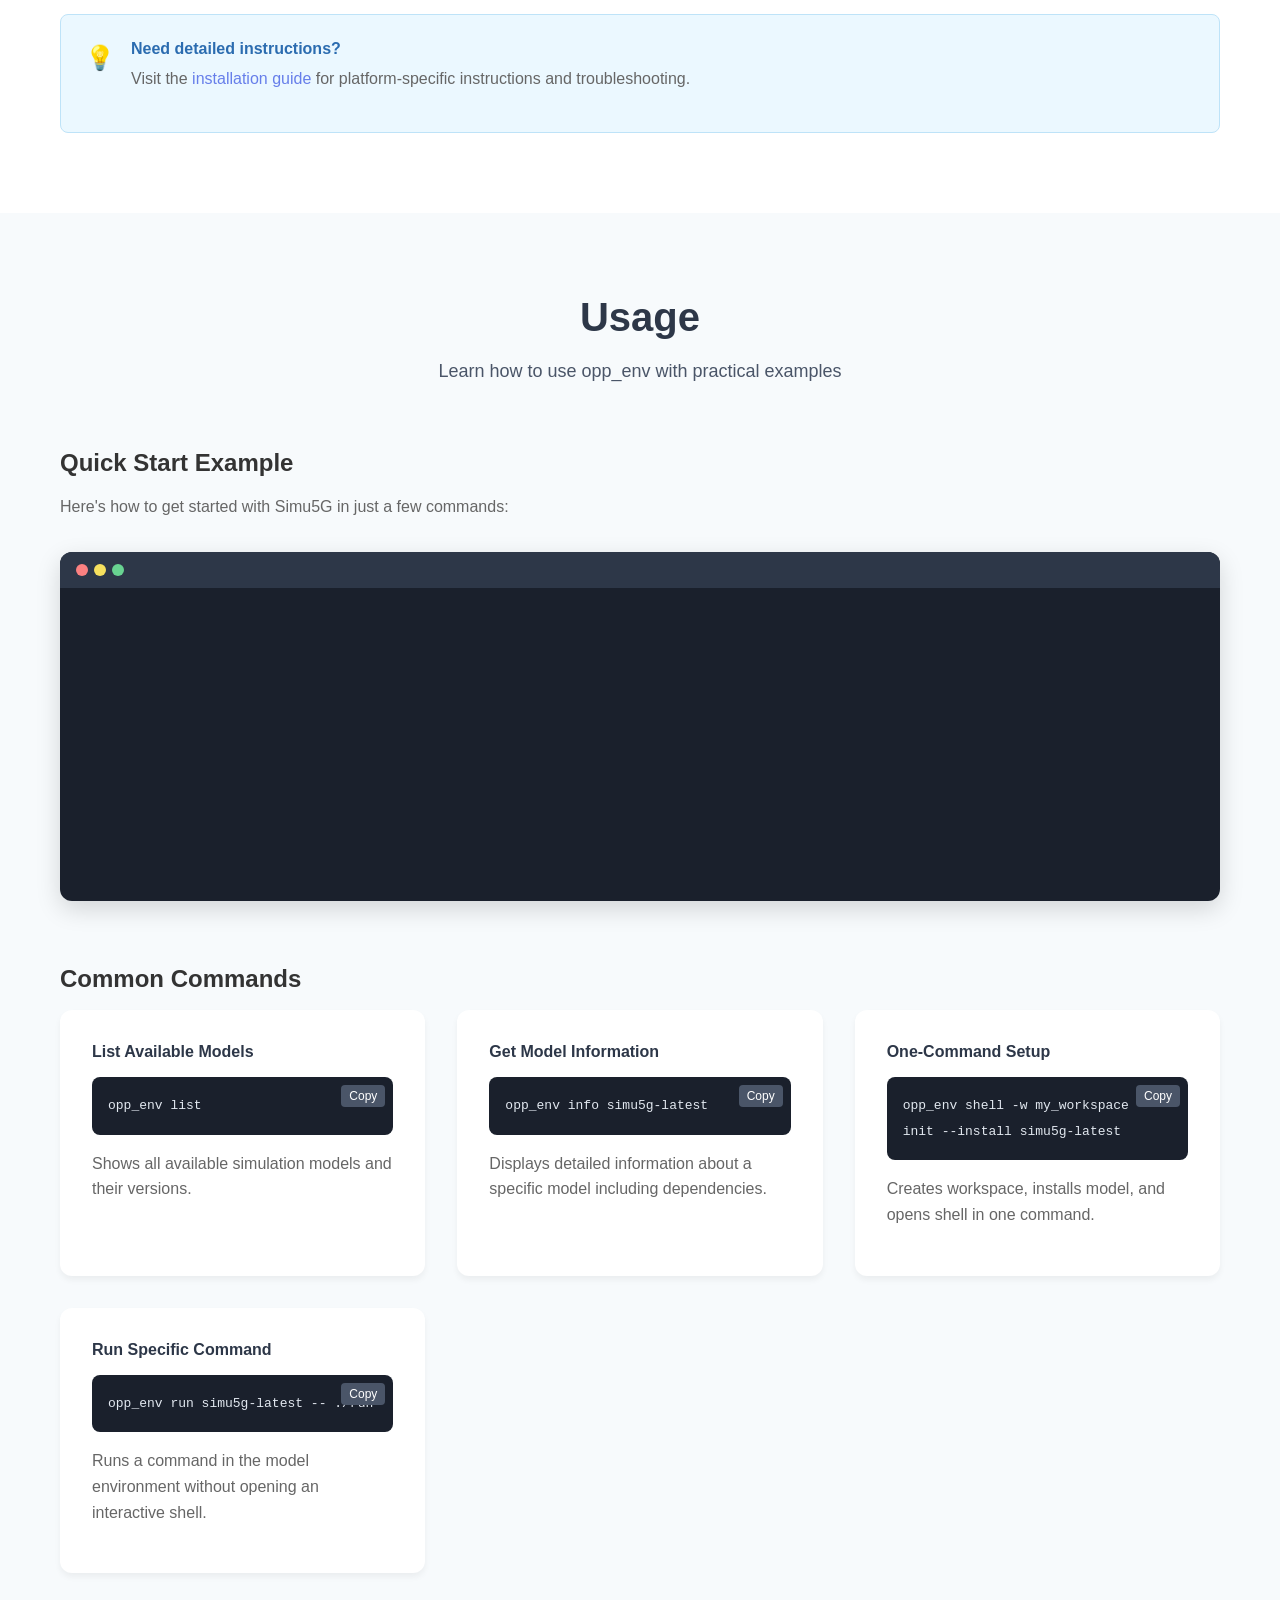
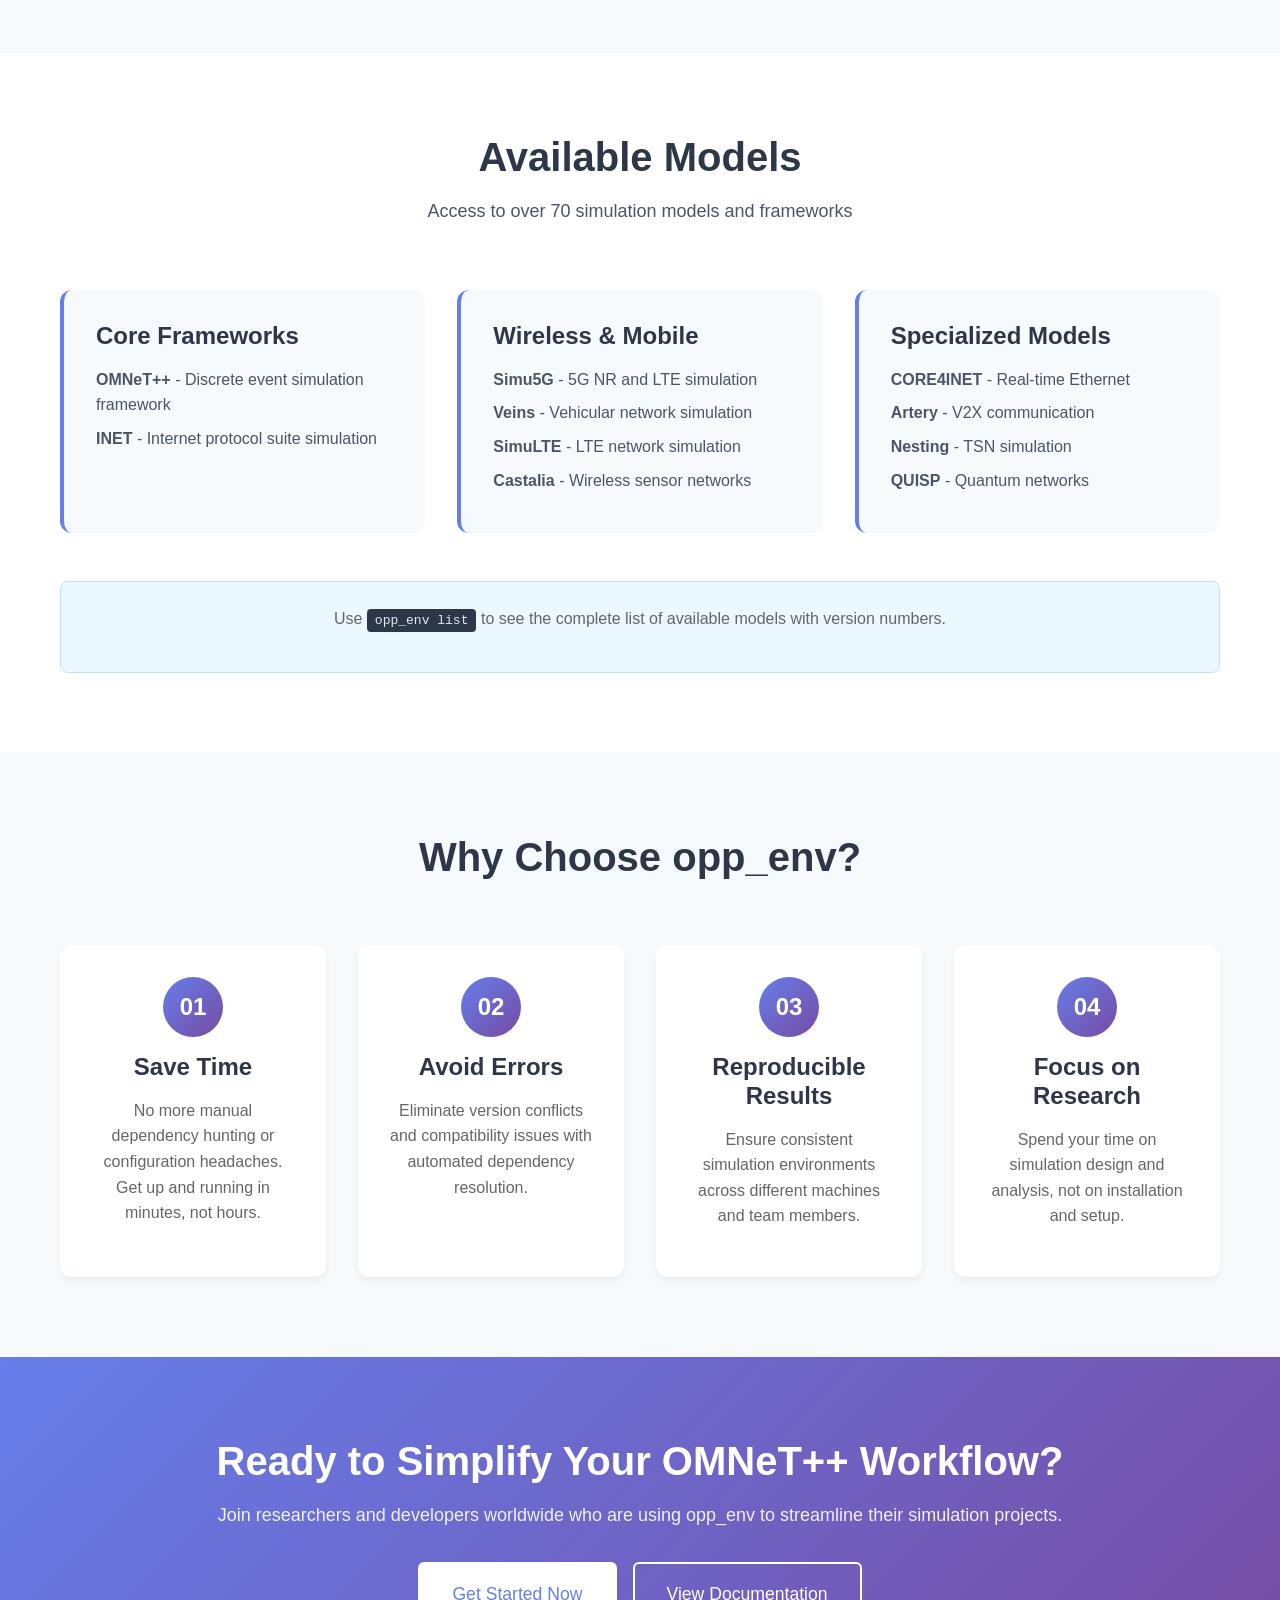
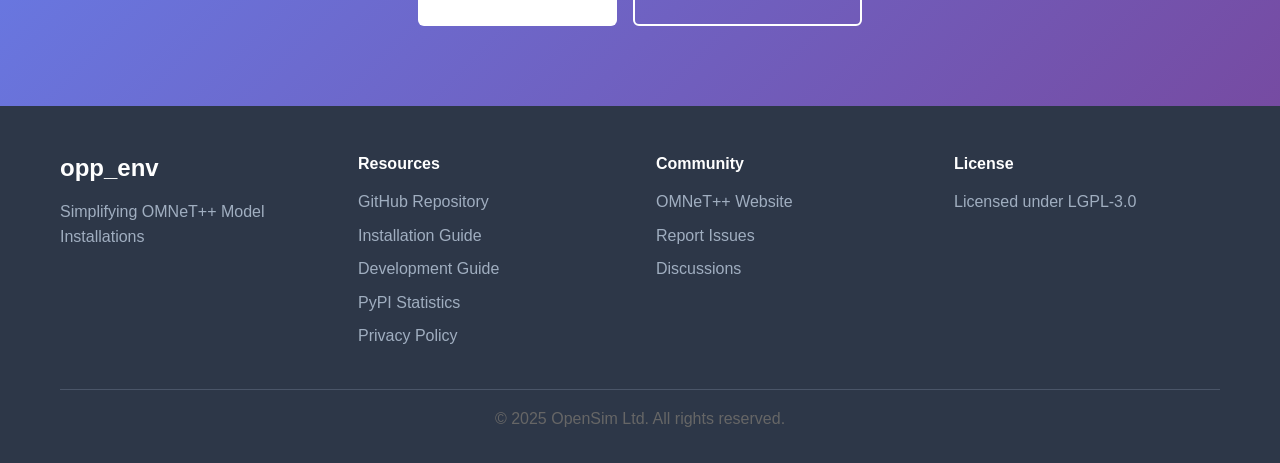
==== commit 46b96a81: "website: serve the site from a Cloudflare Worker that accepts download reports One Worker, oppenv-we" ====
--- a/website/public/index.html
+++ b/website/public/index.html
@@ -6,9 +6,7 @@
     <title>opp_env - Simplifying OMNeT++ Model Installations</title>
     <meta name="description" content="opp_env is a powerful tool that allows for the easy and automated installation of OMNeT++ simulation frameworks and models, including dependencies like INET Framework and OMNeT++ itself.">
     <link rel="stylesheet" href="styles.css">
-    <link rel="preconnect" href="https://fonts.googleapis.com">
-    <link rel="preconnect" href="https://fonts.gstatic.com" crossorigin>
-    <link href="https://fonts.googleapis.com/css2?family=Inter:wght@300;400;500;600;700&display=swap" rel="stylesheet">
+    <link rel="preload" href="/fonts/InterVariable.woff2" as="font" type="font/woff2" crossorigin>
 </head>
 <body>
     <!-- Navigation -->
@@ -509,6 +507,7 @@
                         <li><a href="https://github.com/omnetpp/opp_env/blob/main/INSTALL.md" target="_blank">Installation Guide</a></li>
                         <li><a href="https://github.com/omnetpp/opp_env/blob/main/DEVELOP.md" target="_blank">Development Guide</a></li>
                         <li><a href="https://pypistats.org/packages/opp-env" target="_blank">PyPI Statistics</a></li>
+                        <li><a href="privacy">Privacy Policy</a></li>
                     </ul>
                 </div>
                 <div class="footer-section">
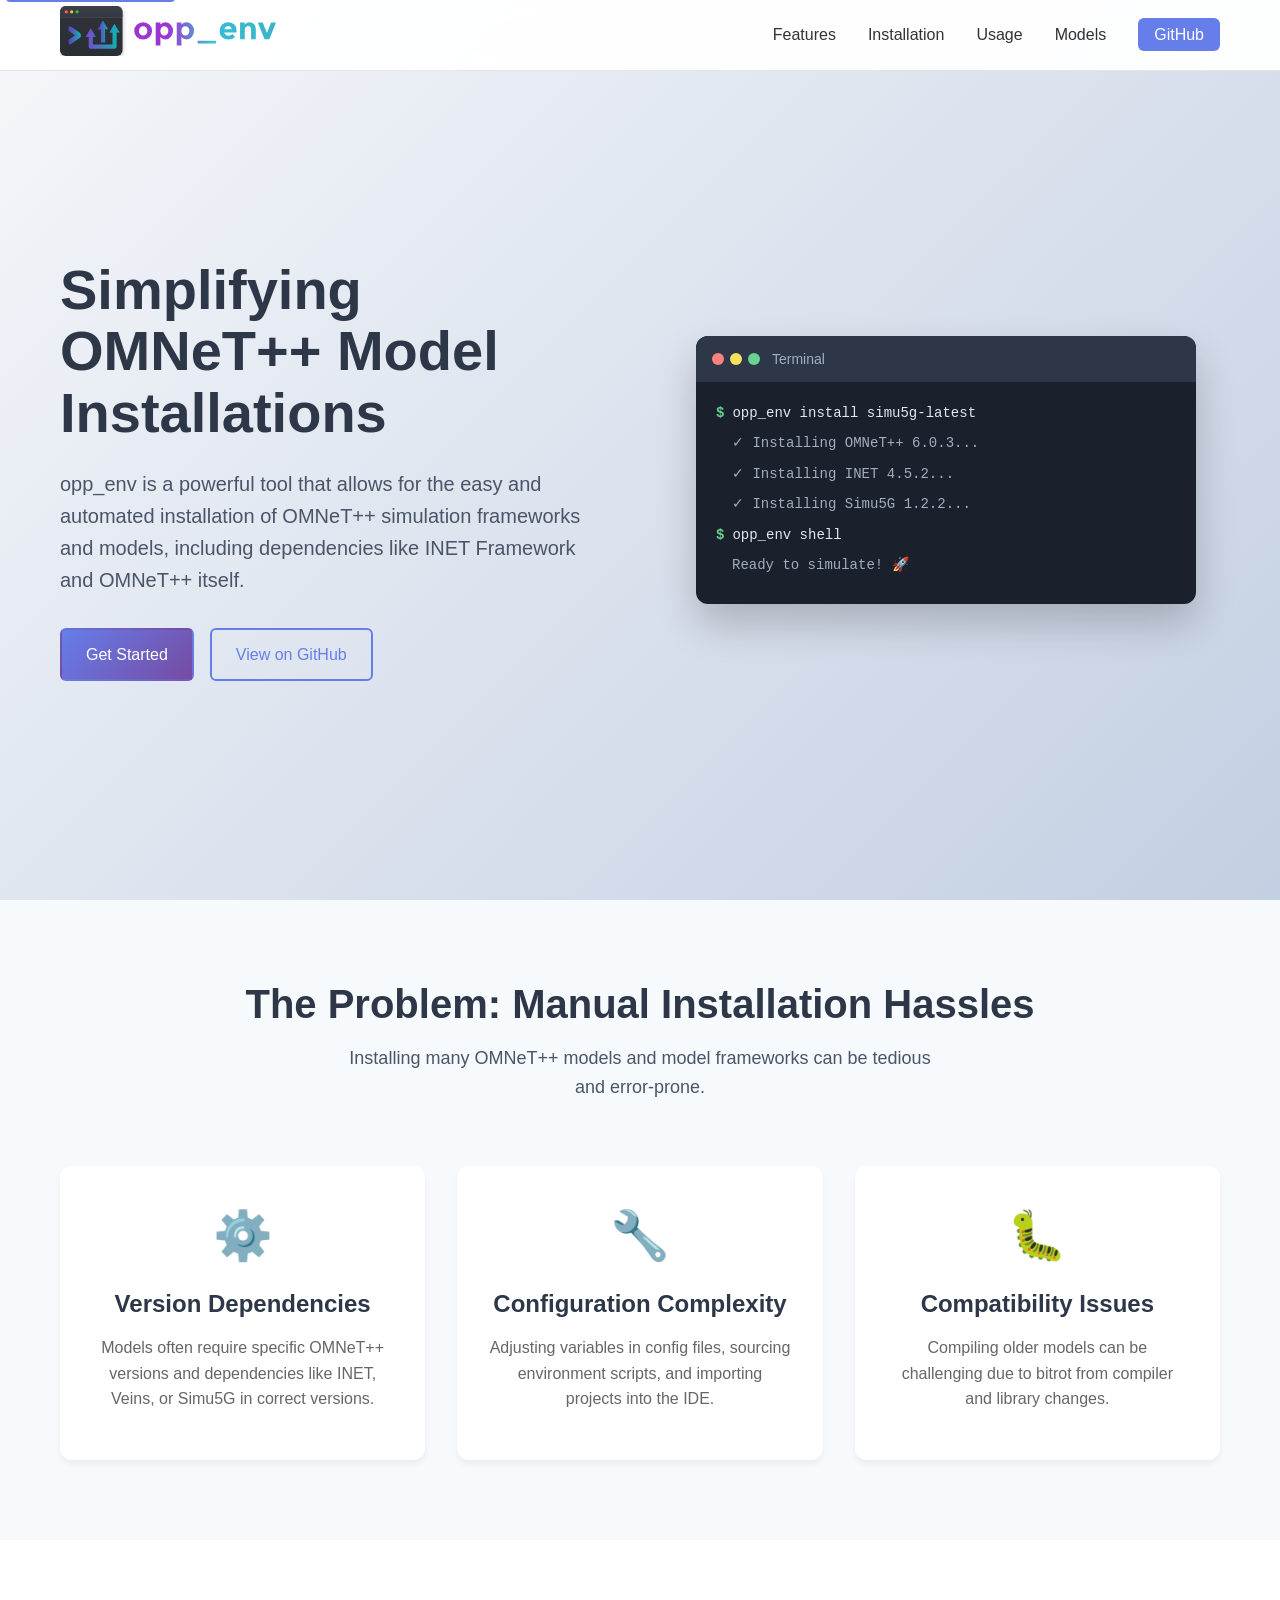
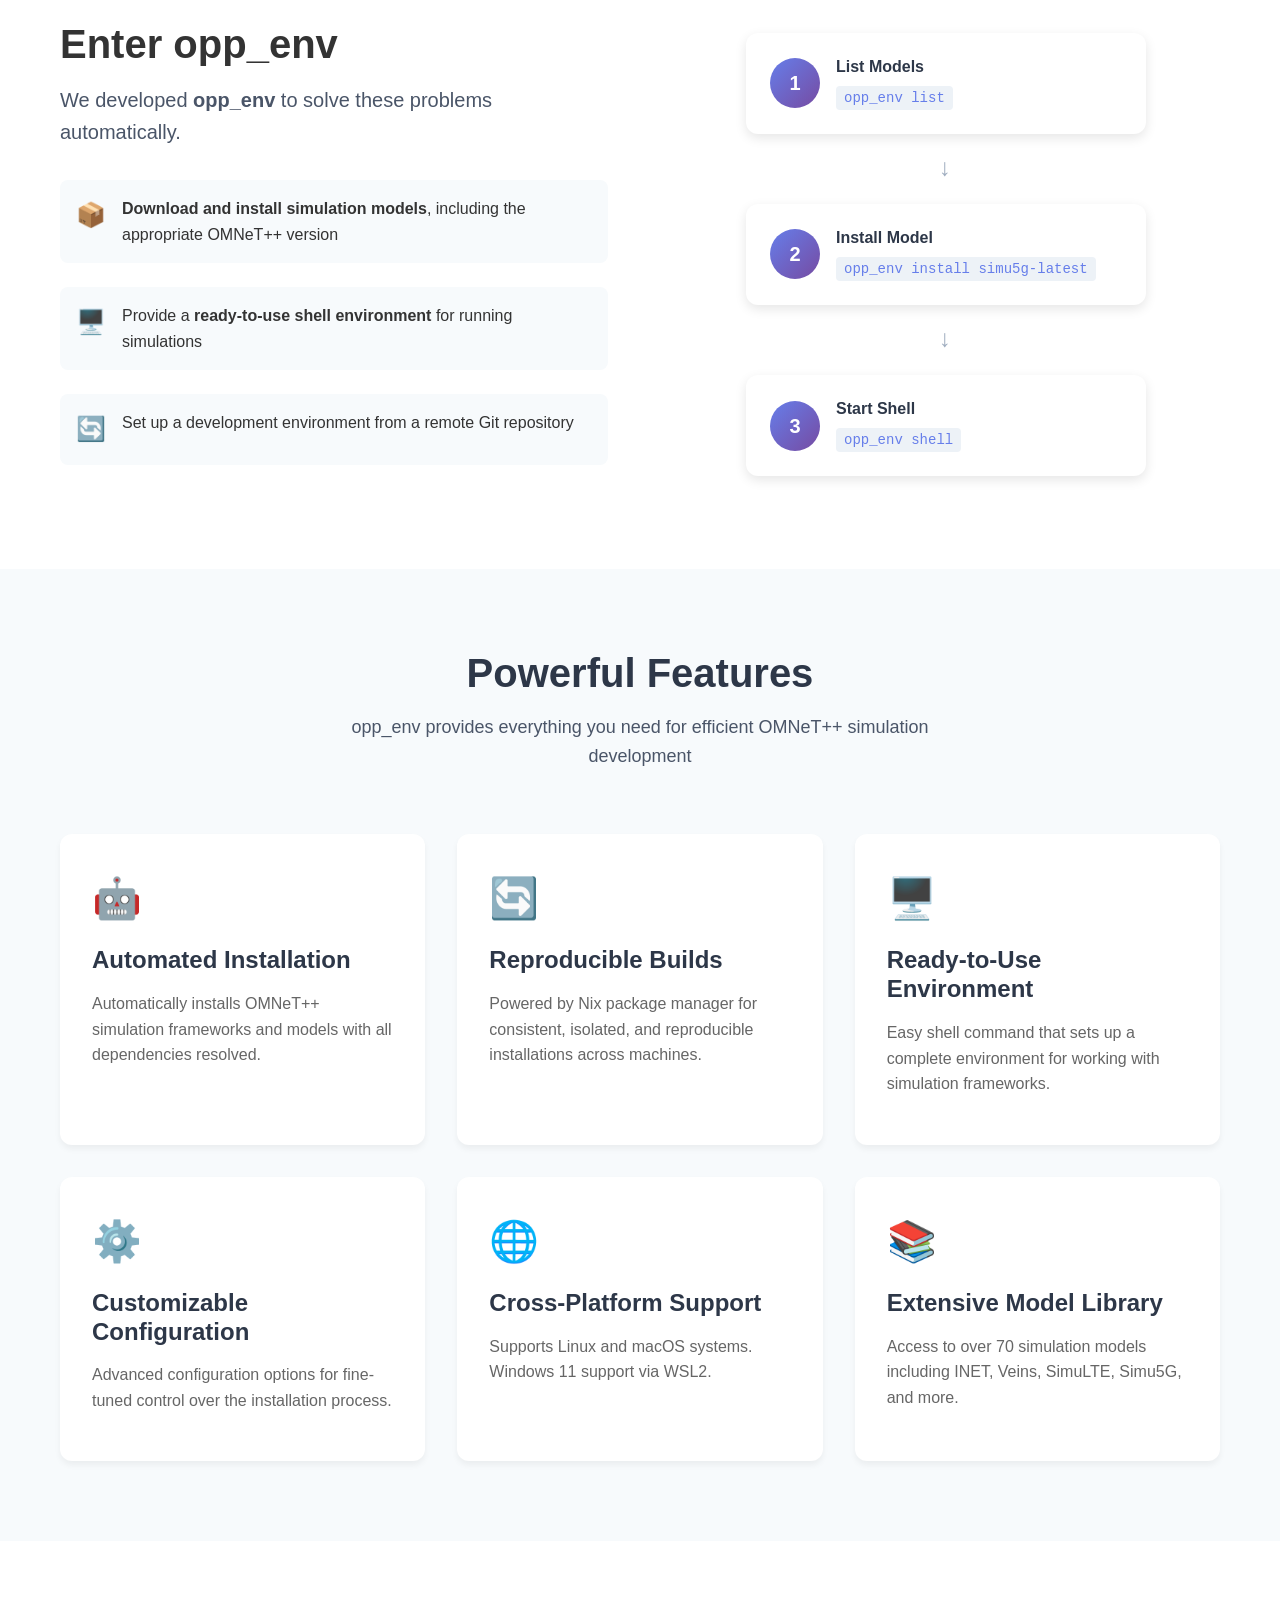
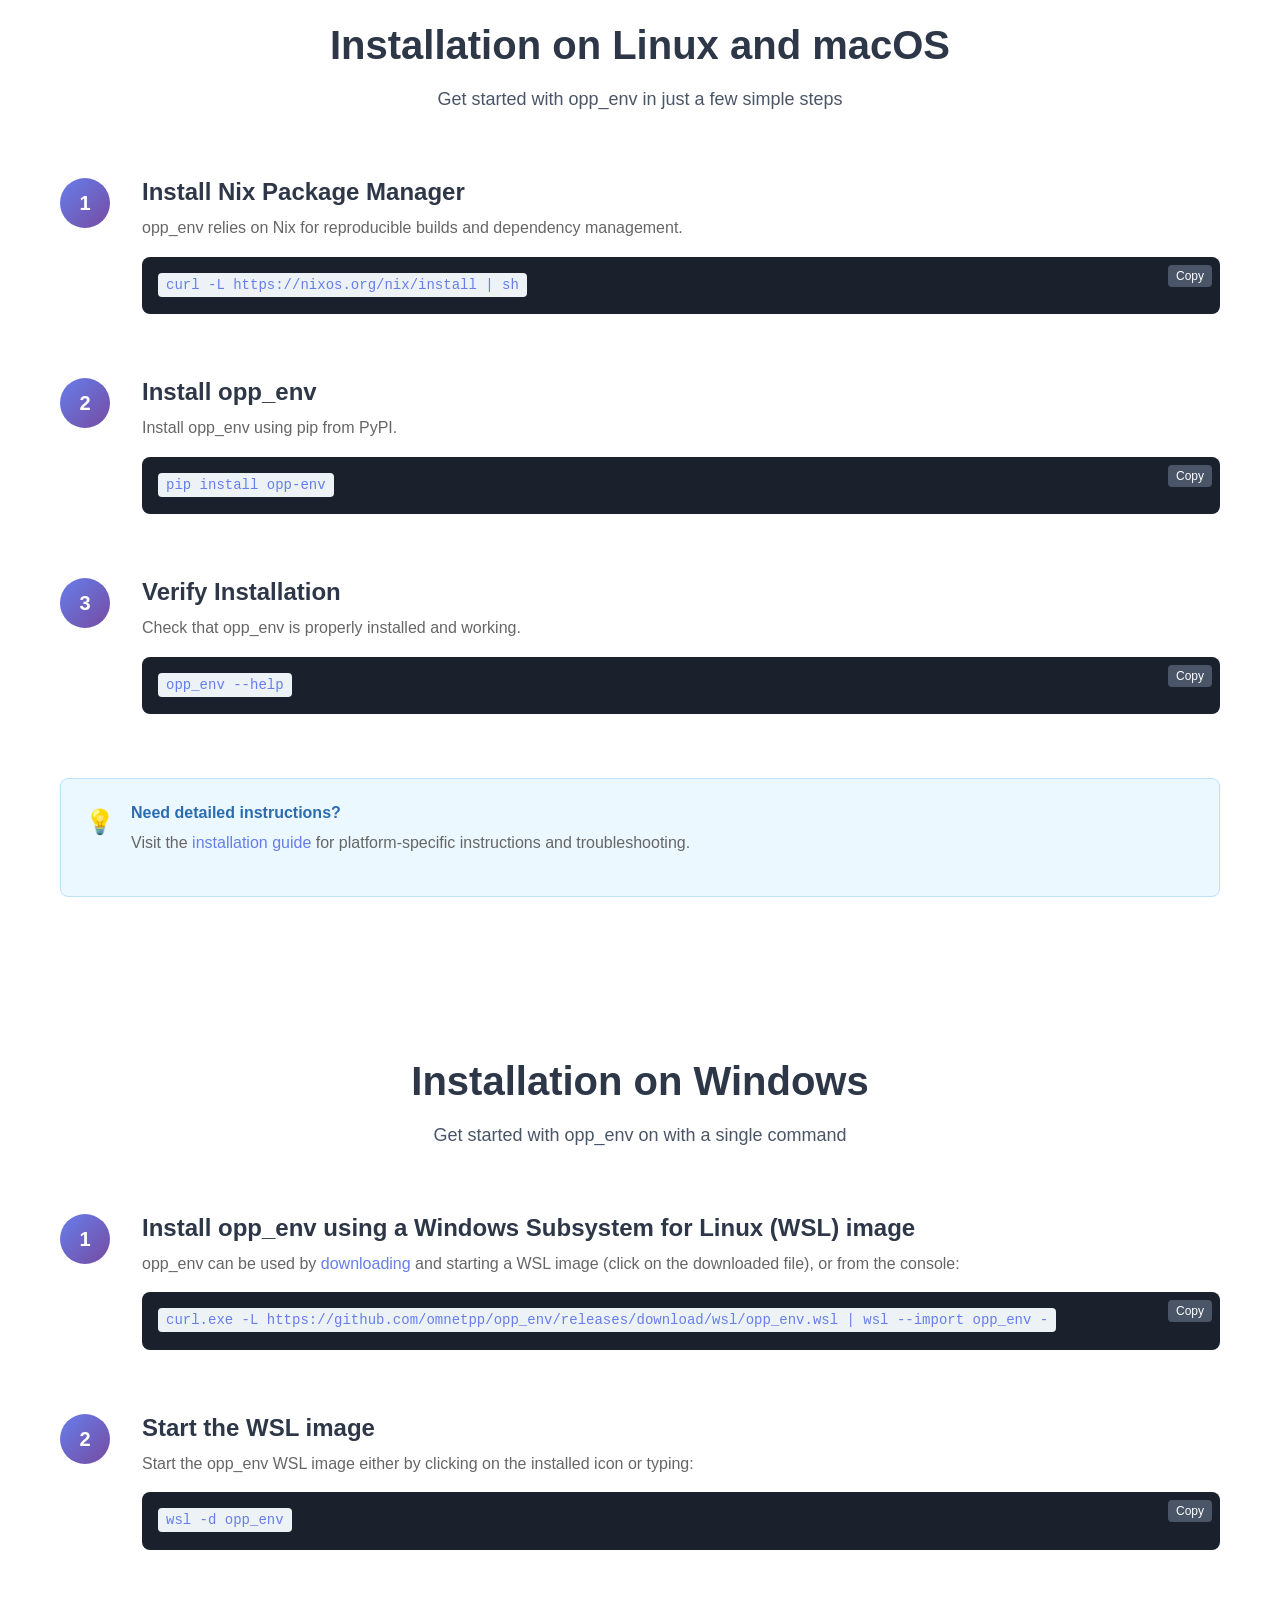
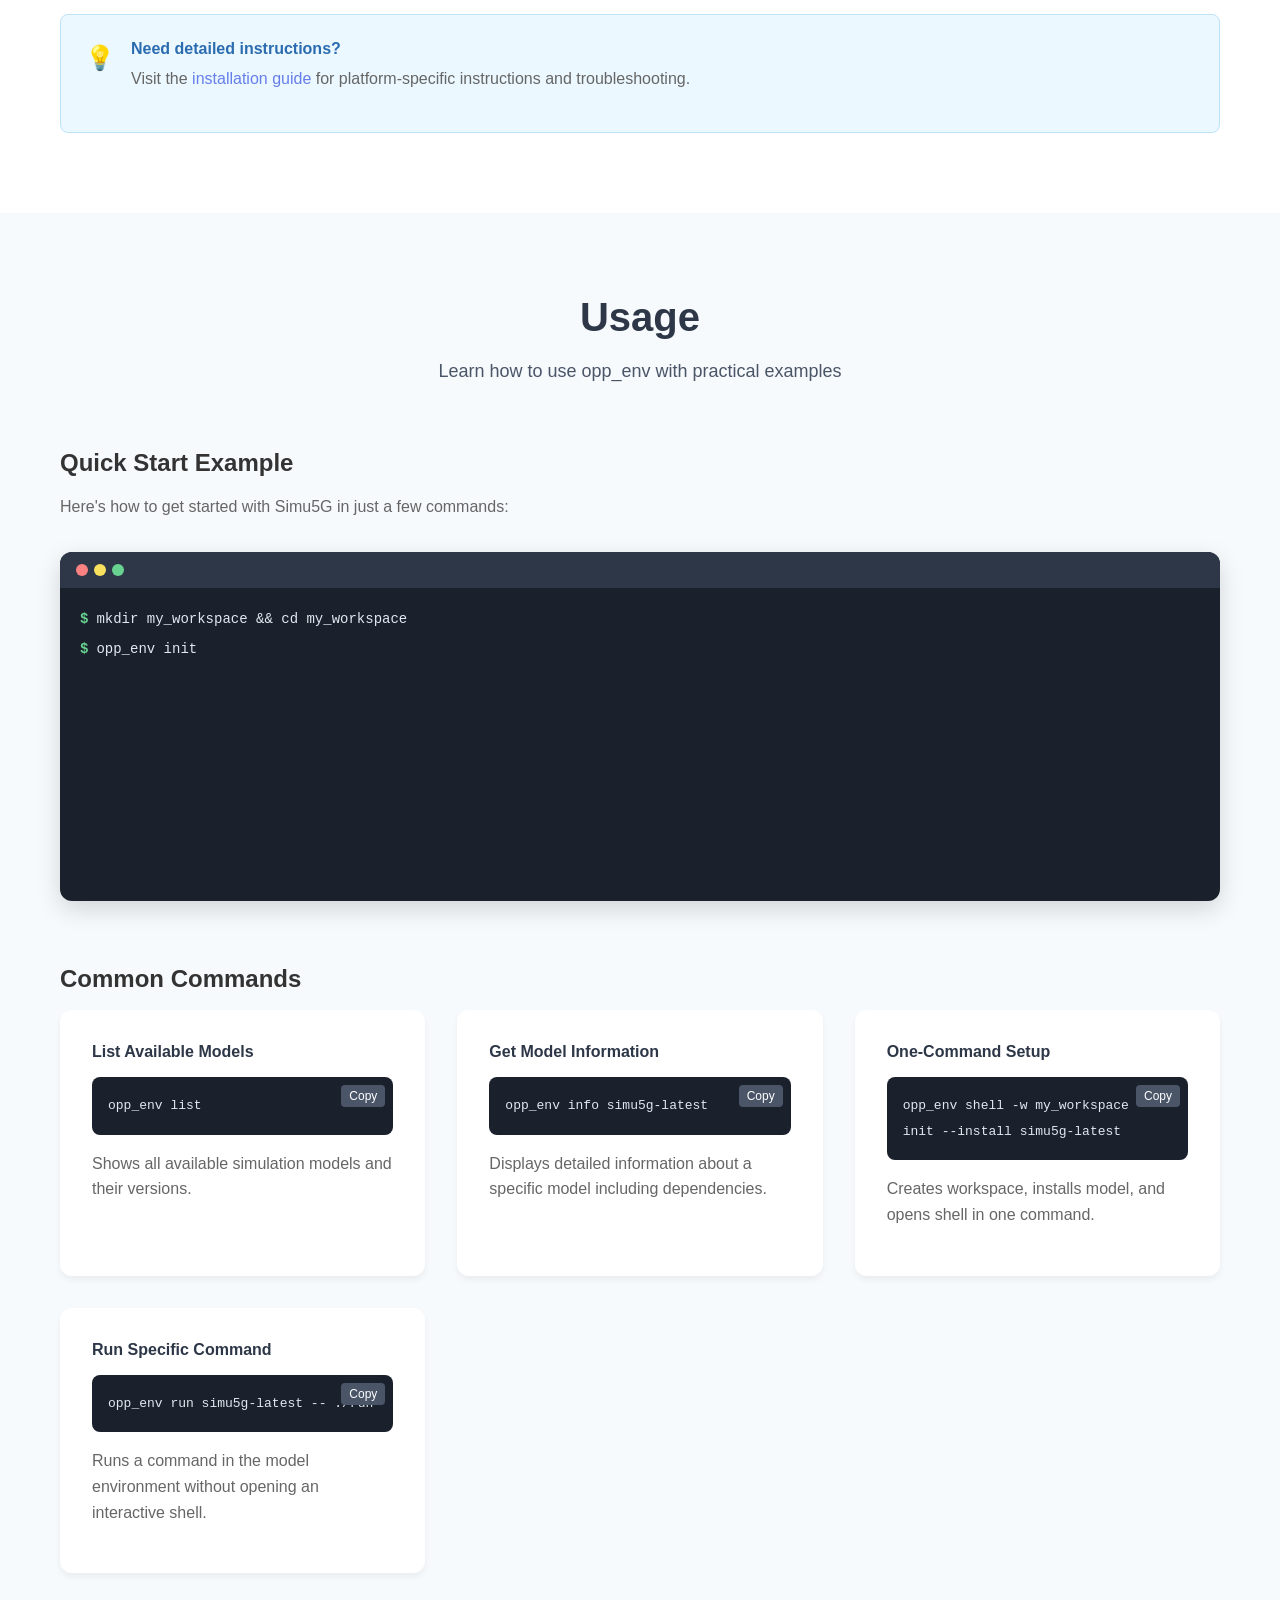
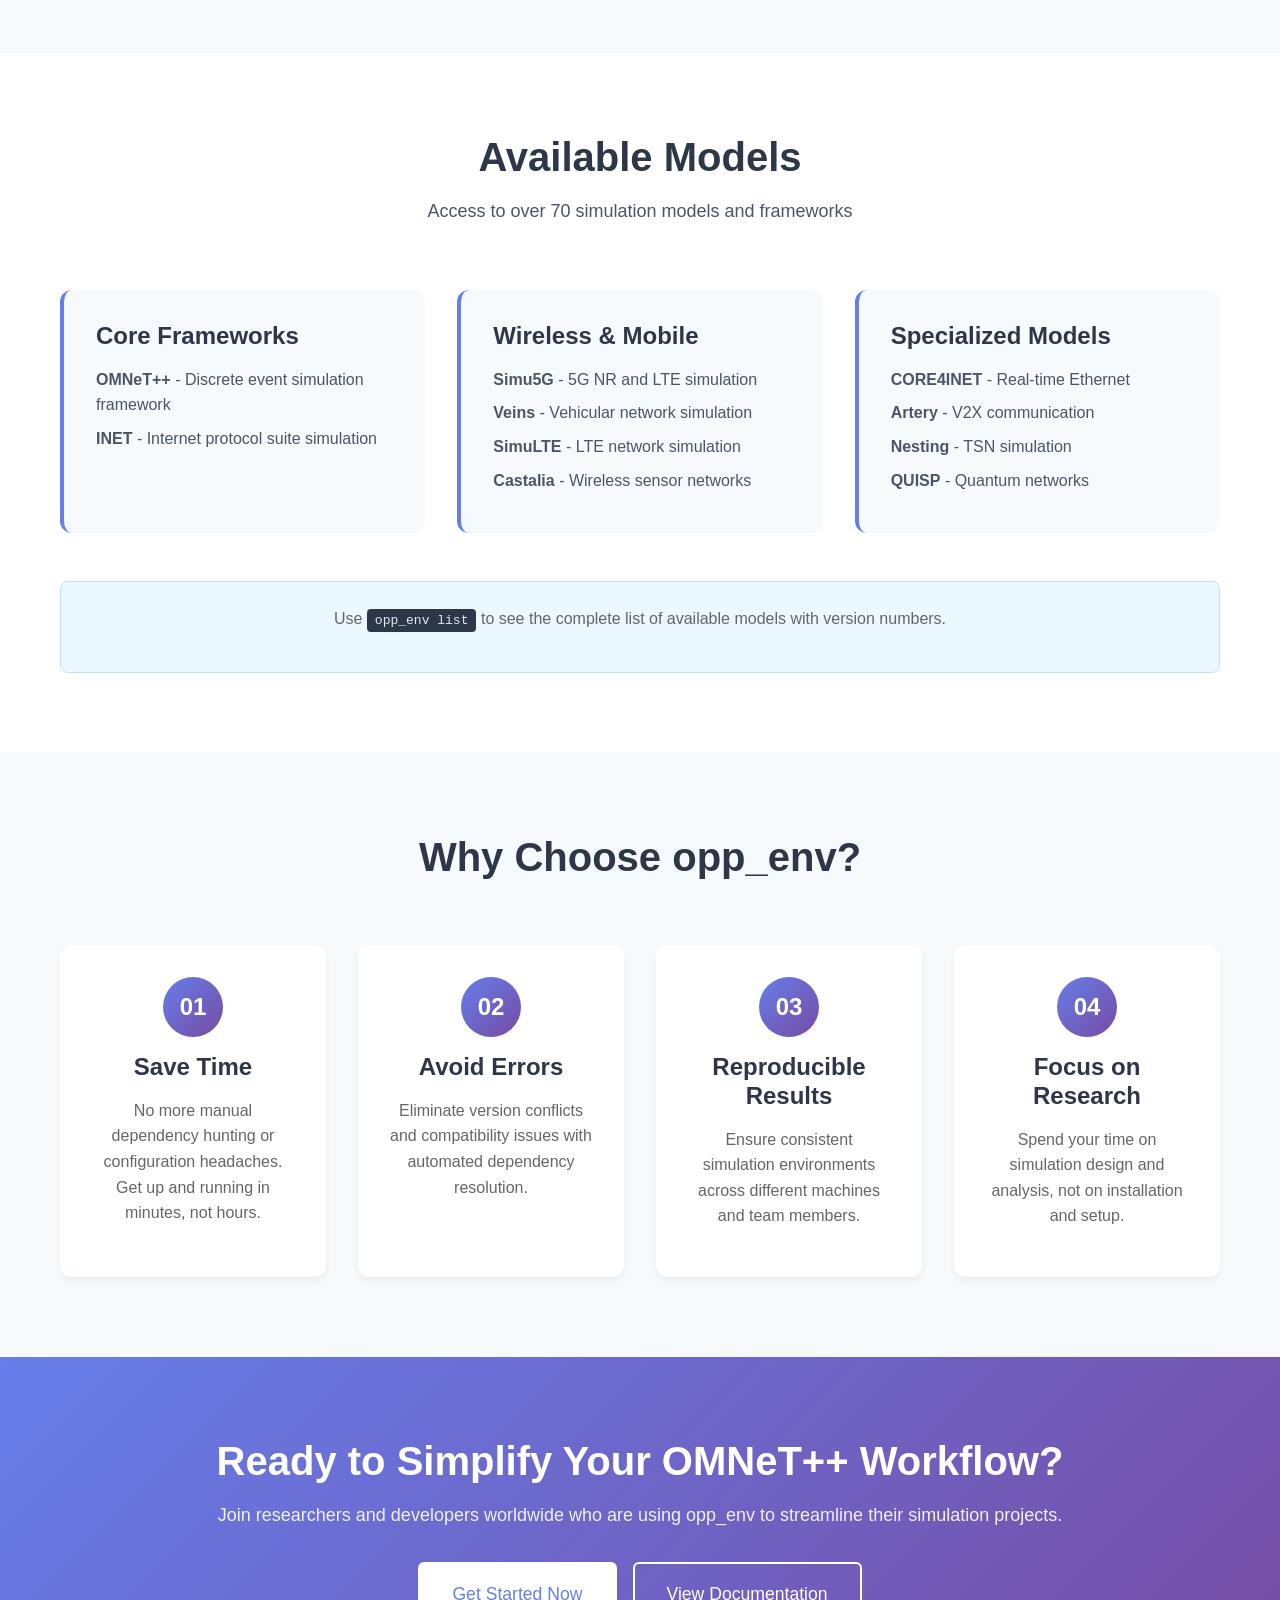
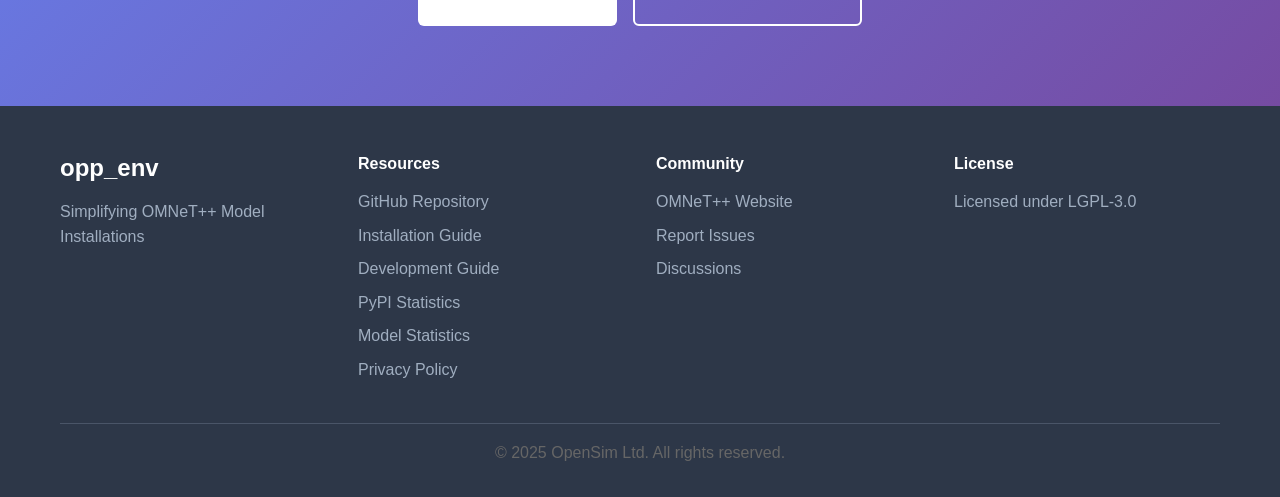
==== commit 6b2c3e0c: "website: add the download statistics dashboard at /stats/ A dashboard ("Model Statistics" in the foo" ====
--- a/website/public/index.html
+++ b/website/public/index.html
@@ -507,6 +507,7 @@
                         <li><a href="https://github.com/omnetpp/opp_env/blob/main/INSTALL.md" target="_blank">Installation Guide</a></li>
                         <li><a href="https://github.com/omnetpp/opp_env/blob/main/DEVELOP.md" target="_blank">Development Guide</a></li>
                         <li><a href="https://pypistats.org/packages/opp-env" target="_blank">PyPI Statistics</a></li>
+                        <li><a href="stats/">Model Statistics</a></li>
                         <li><a href="privacy">Privacy Policy</a></li>
                     </ul>
                 </div>
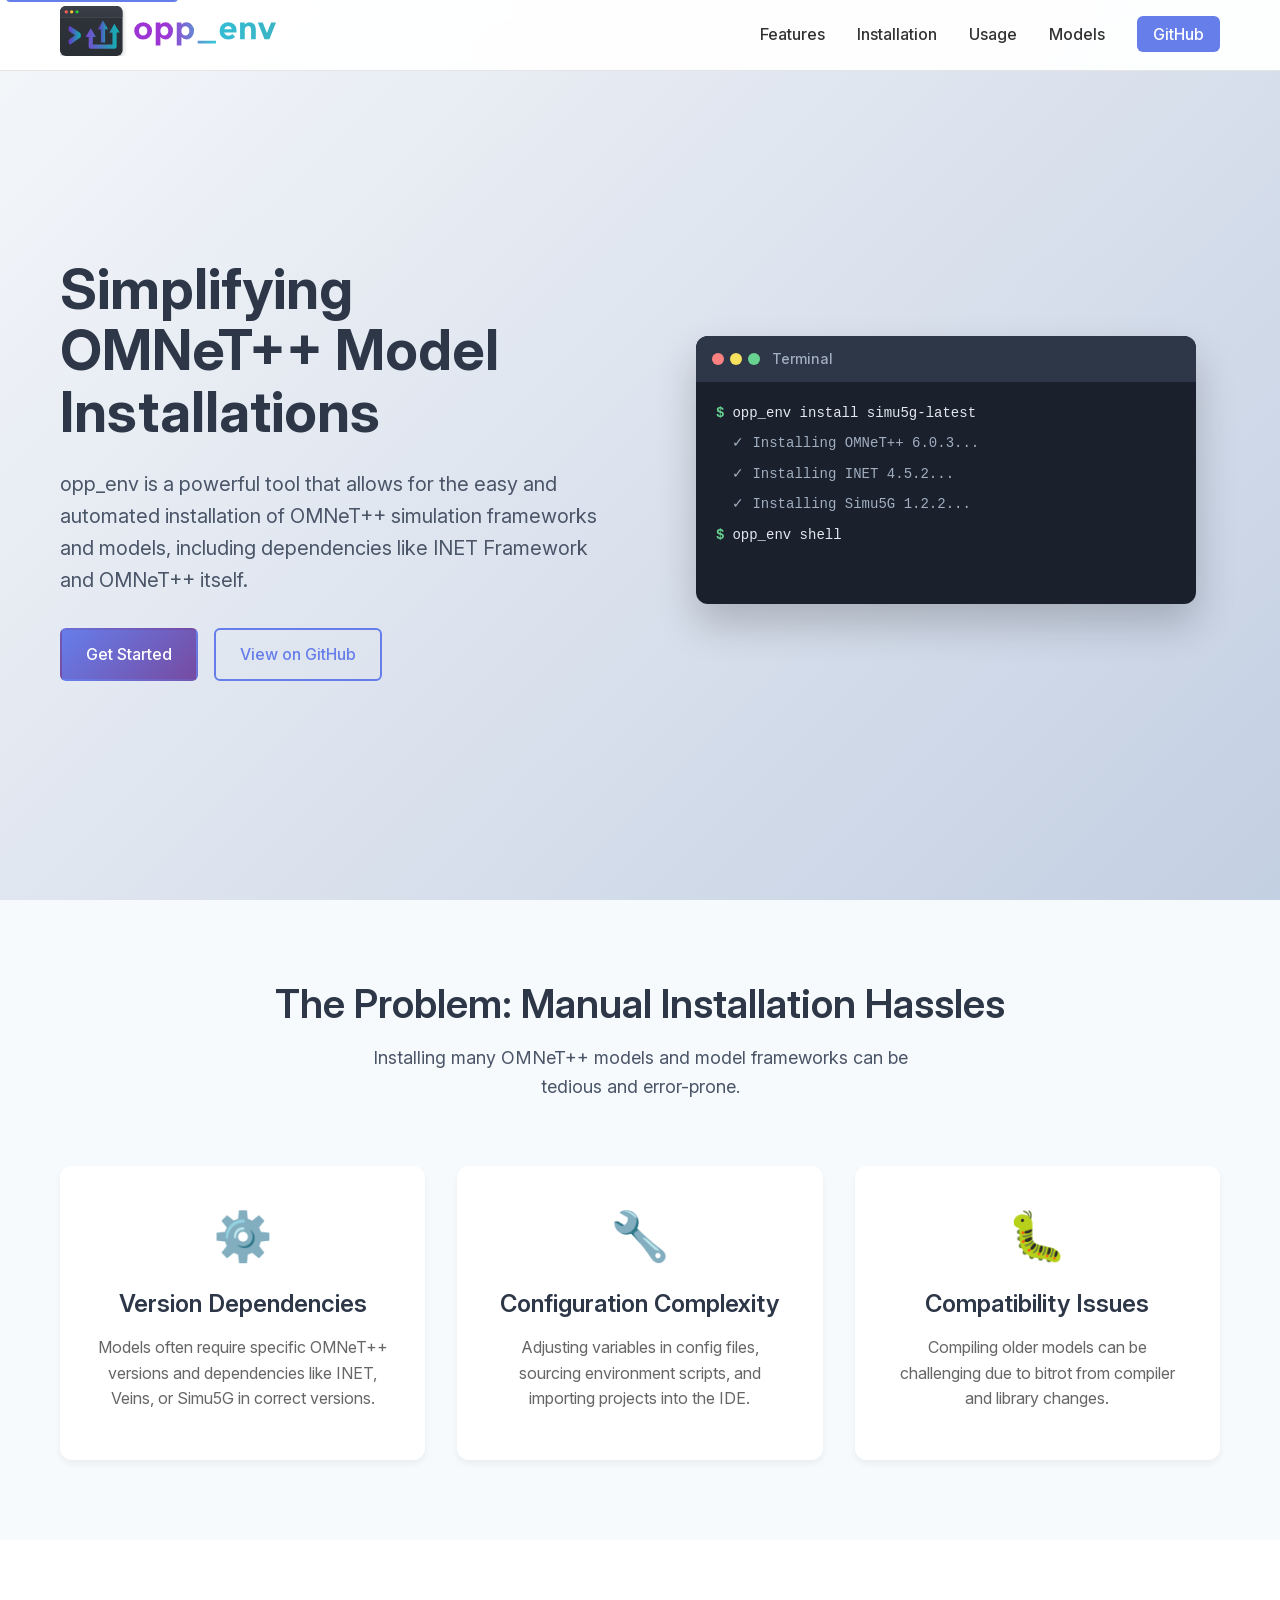
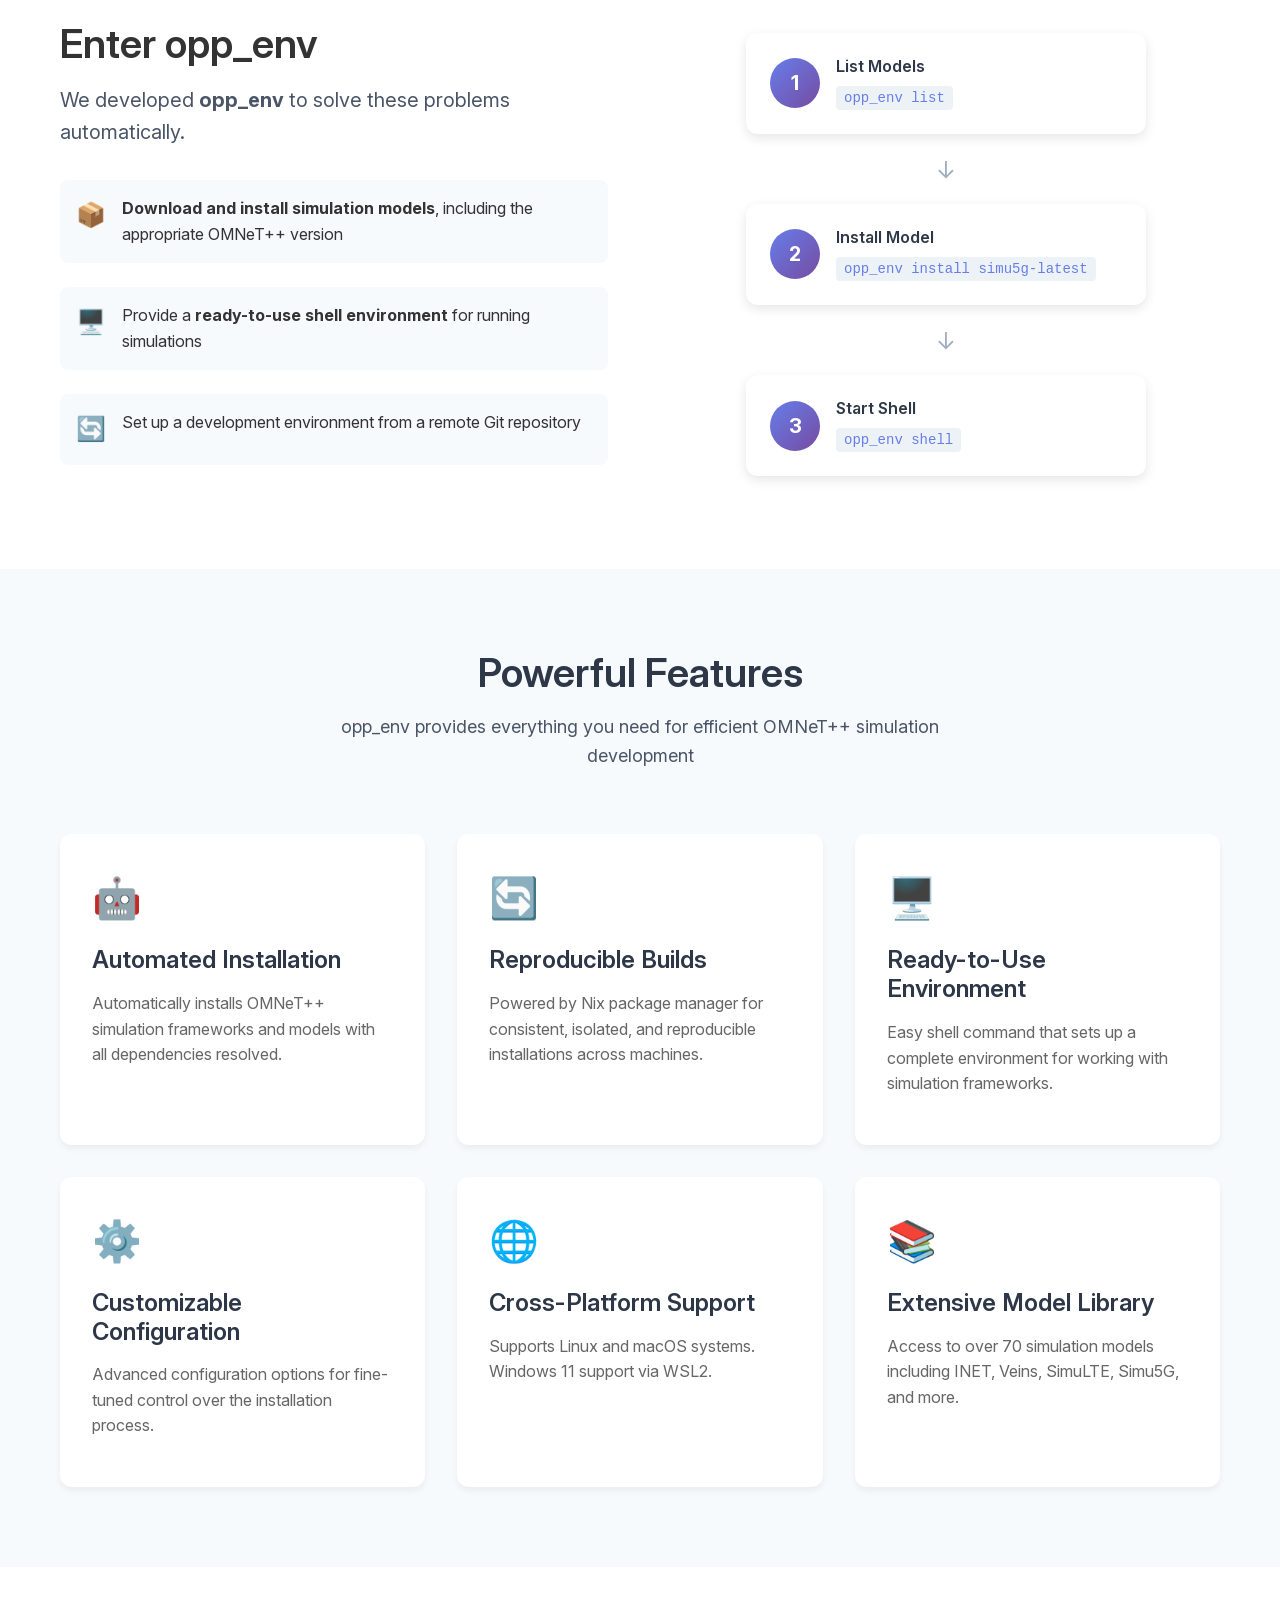
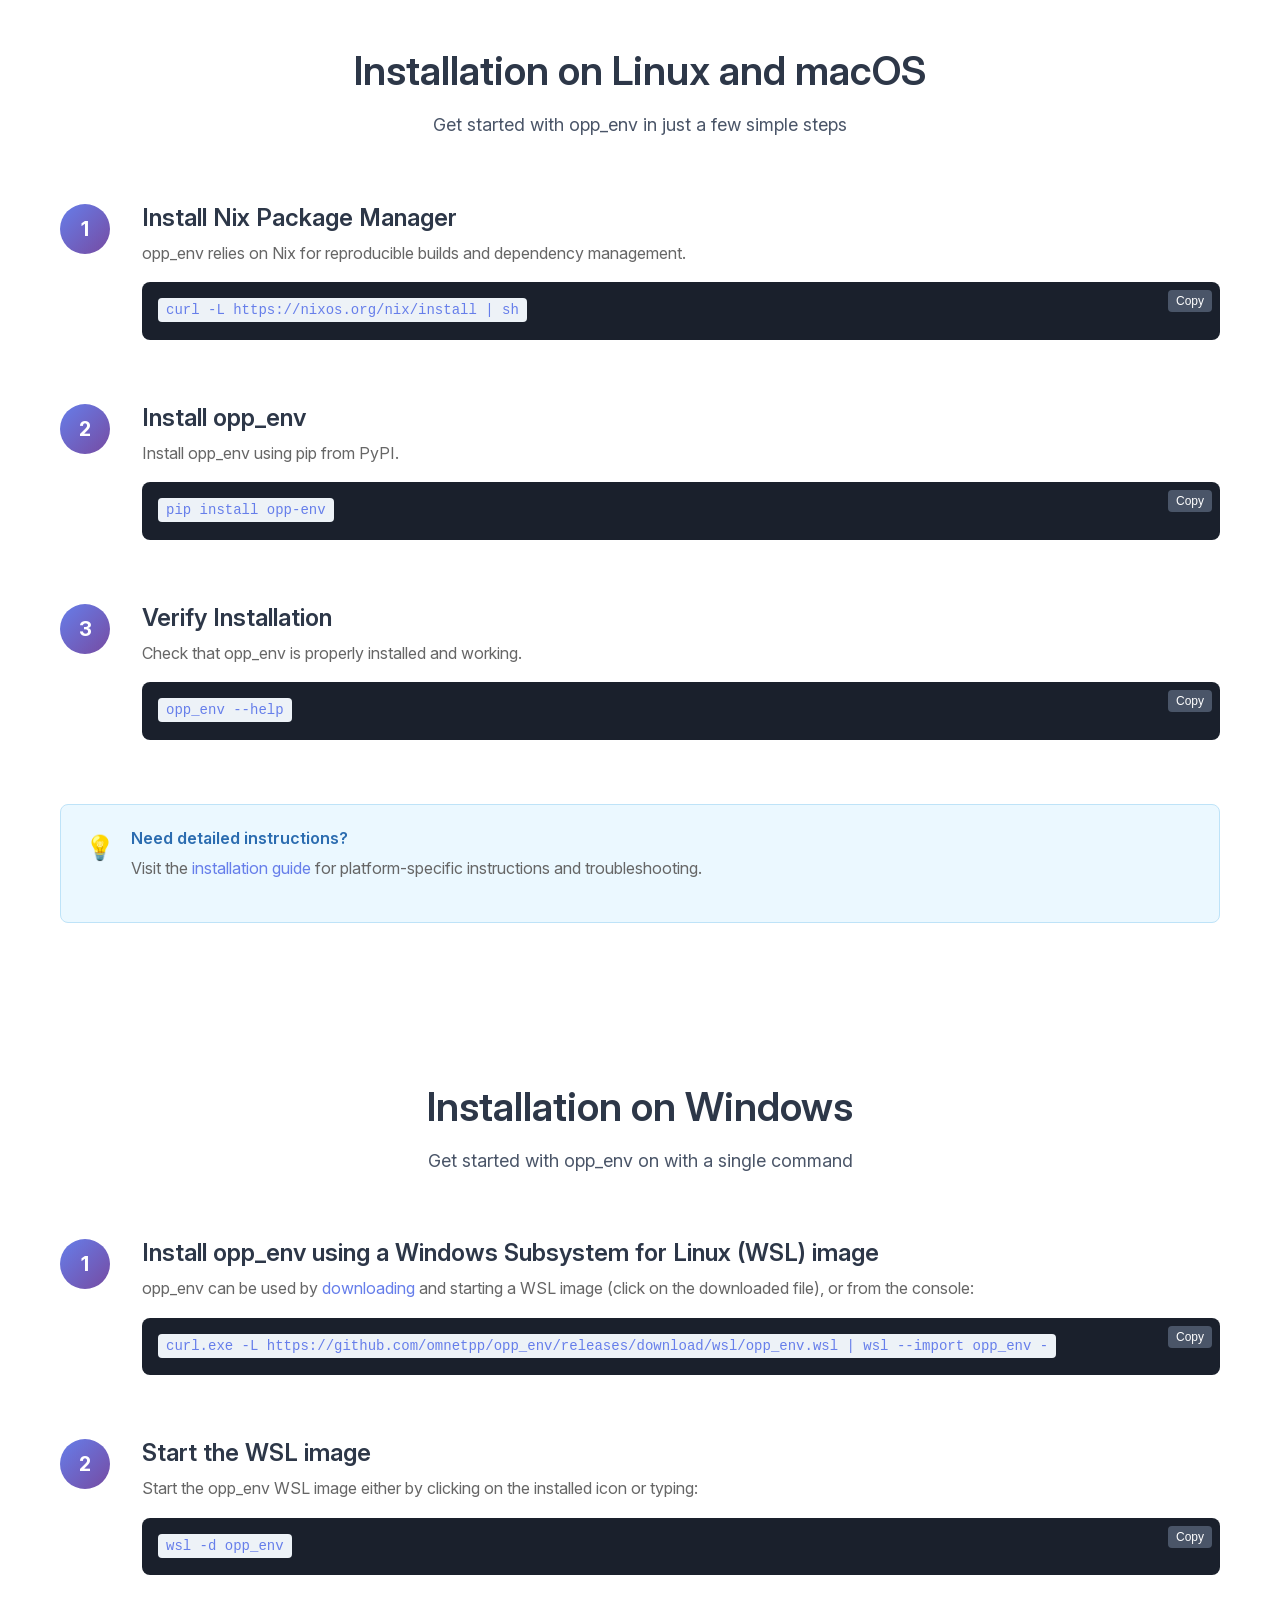
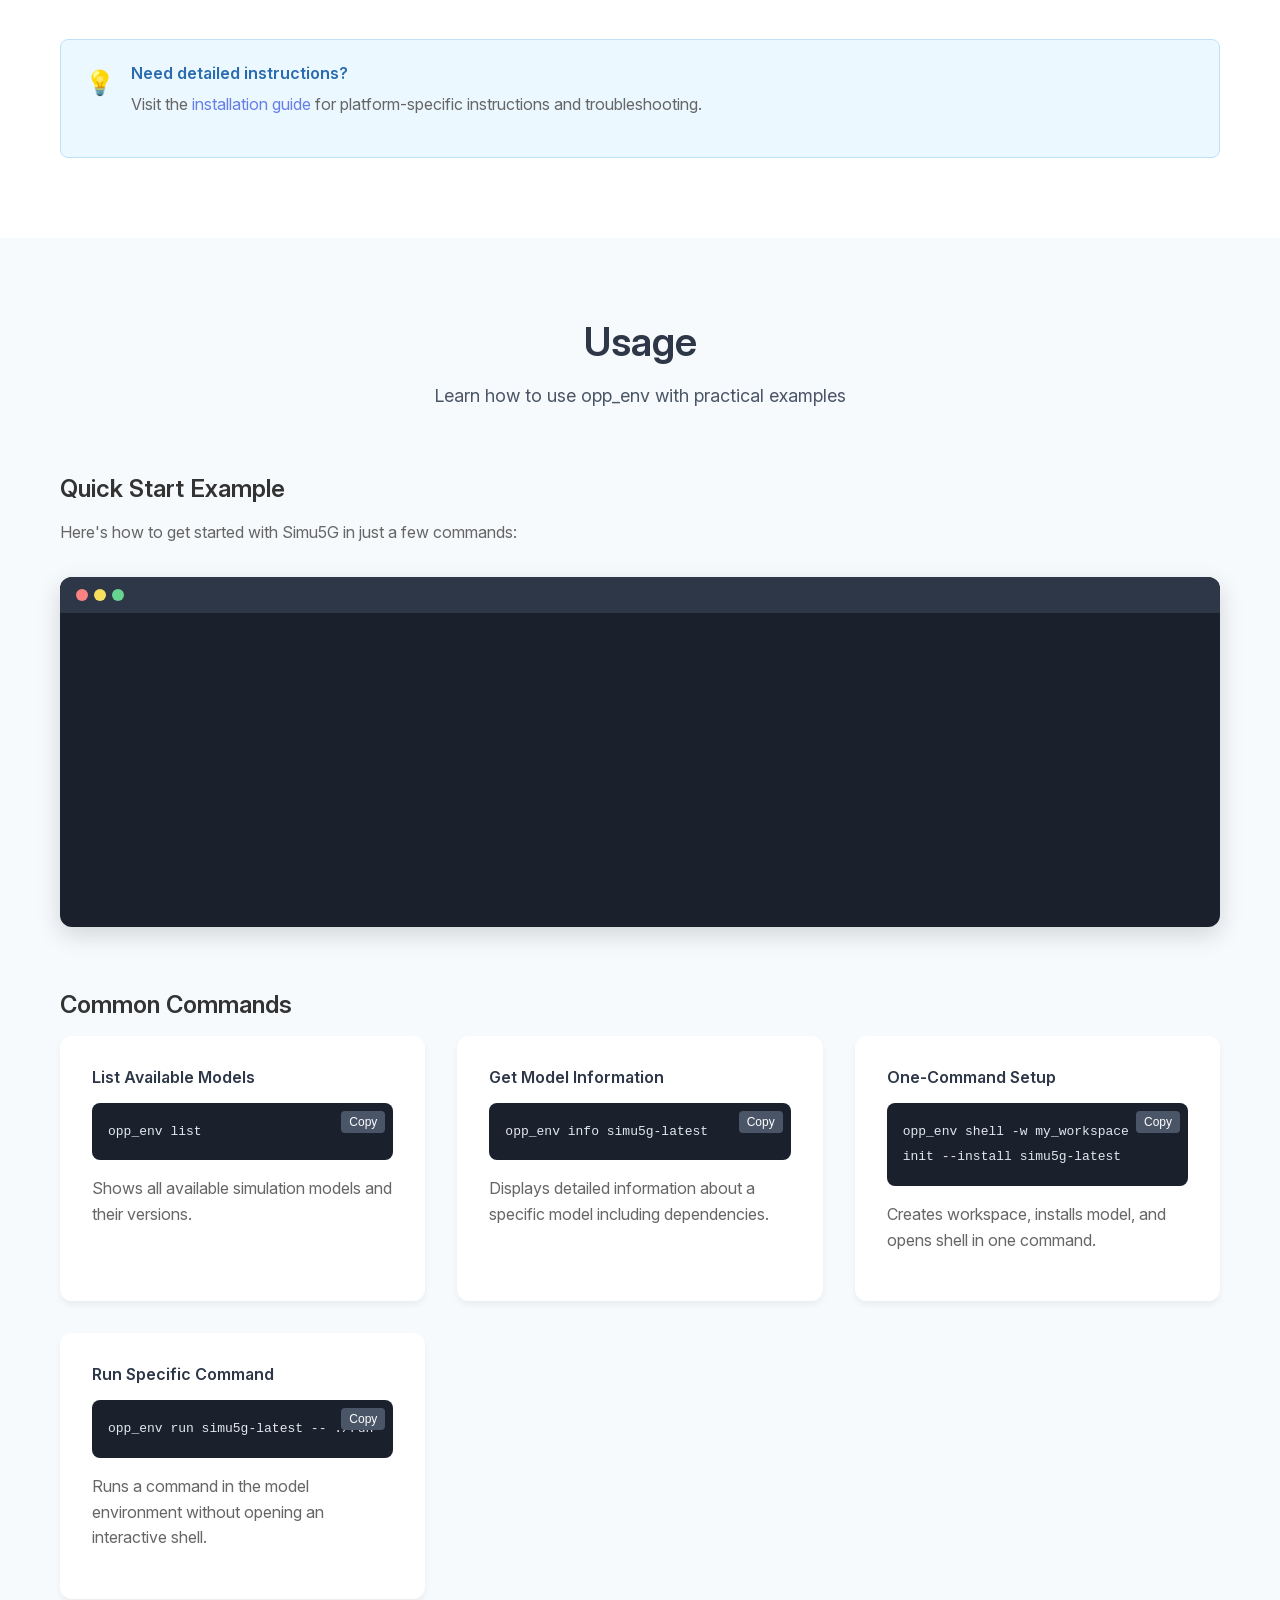
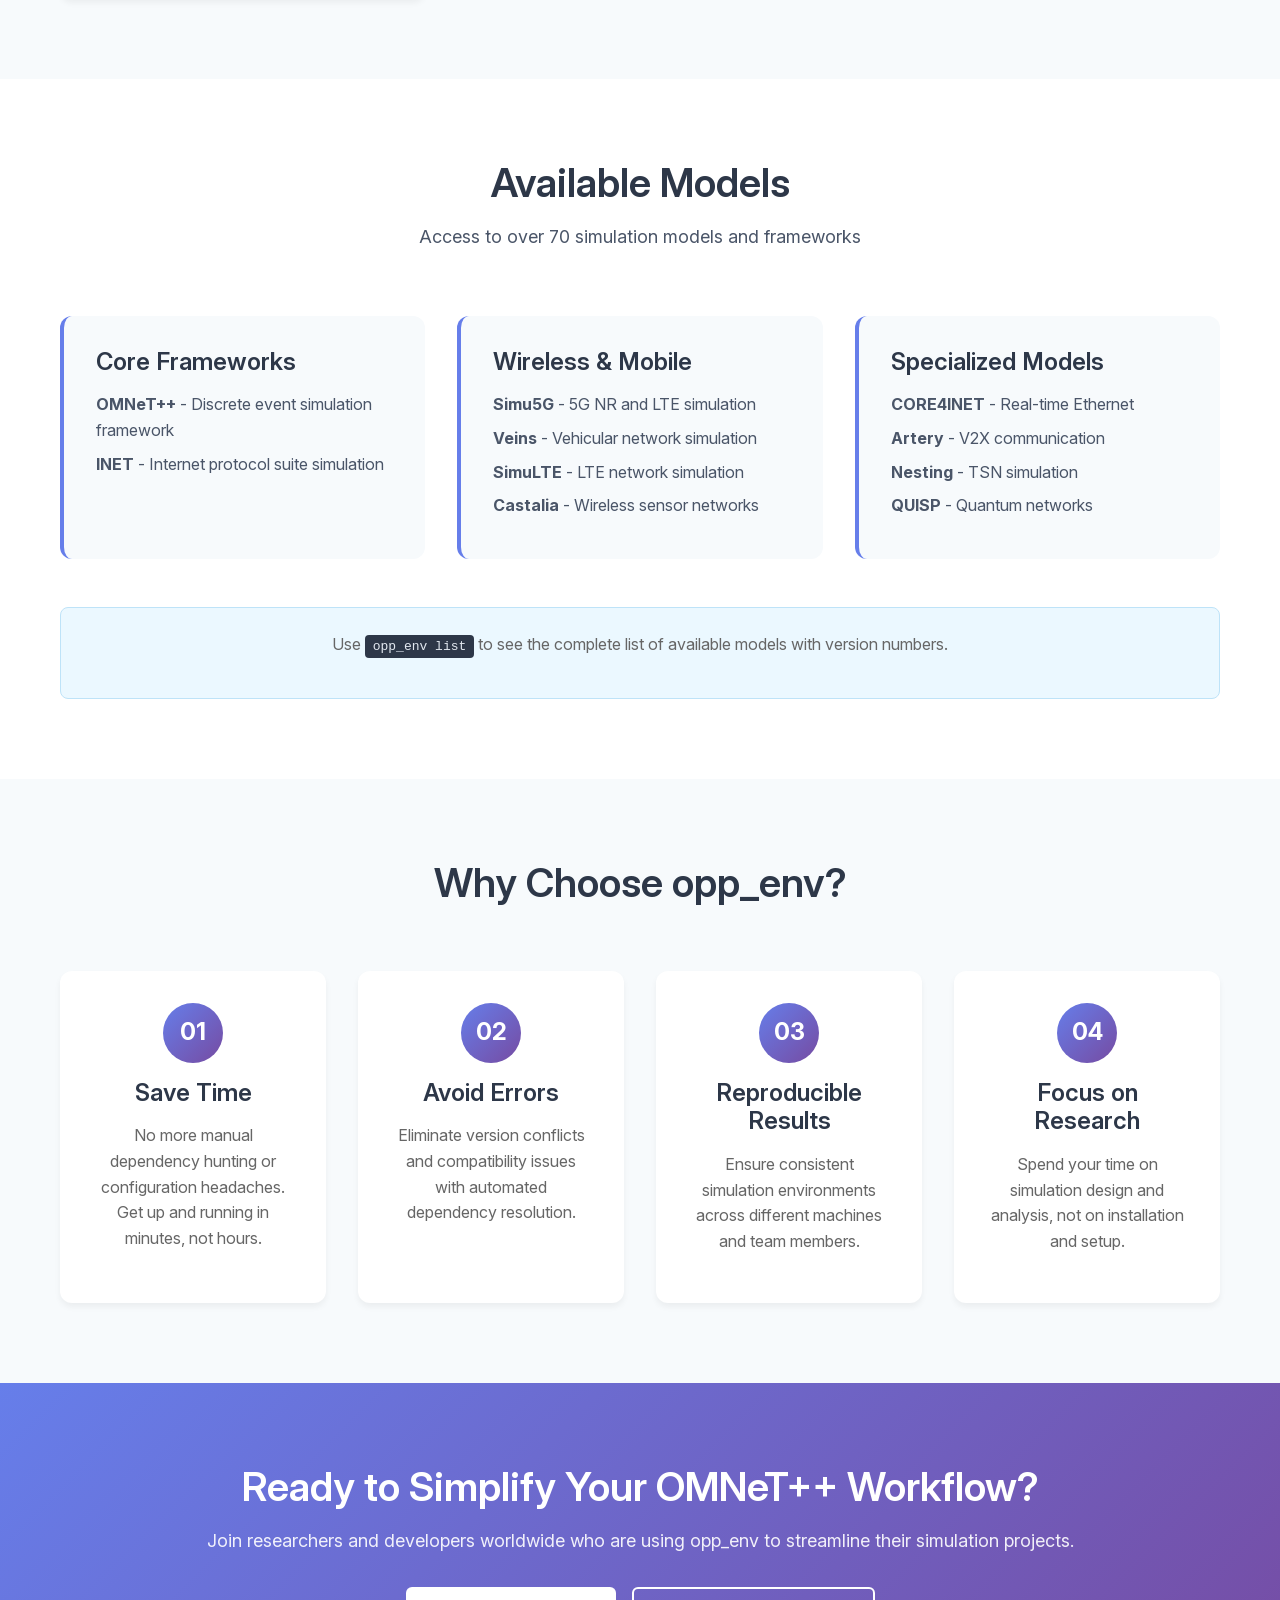
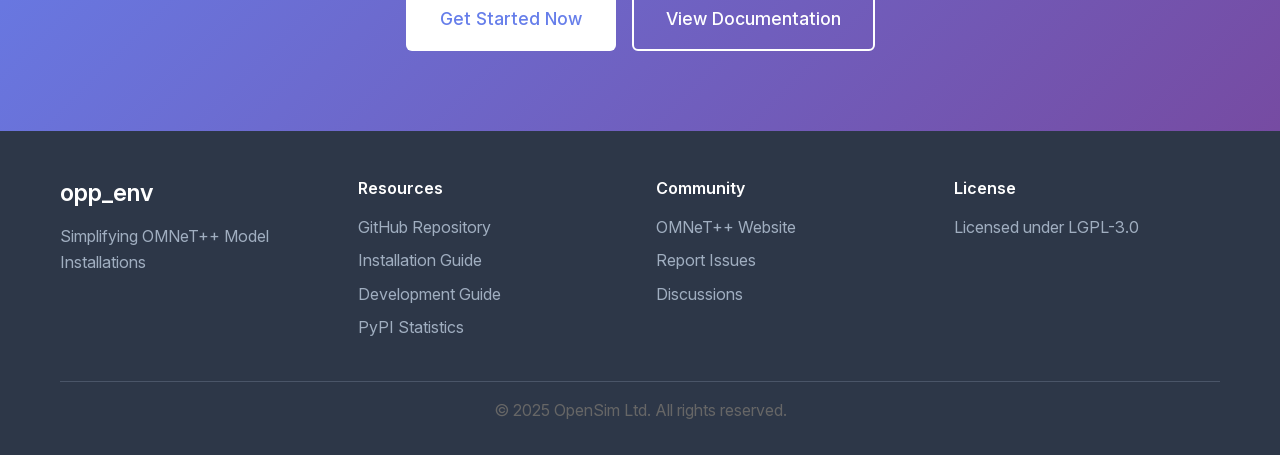
==== commit 56980988: "website: self-host the Inter font The pages loaded Inter from Google Fonts, which sends every visito" ====
--- a/website/public/index.html
+++ b/website/public/index.html
@@ -507,8 +507,6 @@
                         <li><a href="https://github.com/omnetpp/opp_env/blob/main/INSTALL.md" target="_blank">Installation Guide</a></li>
                         <li><a href="https://github.com/omnetpp/opp_env/blob/main/DEVELOP.md" target="_blank">Development Guide</a></li>
                         <li><a href="https://pypistats.org/packages/opp-env" target="_blank">PyPI Statistics</a></li>
-                        <li><a href="stats/">Model Statistics</a></li>
-                        <li><a href="privacy">Privacy Policy</a></li>
                     </ul>
                 </div>
                 <div class="footer-section">
--- a/website/public/styles.css
+++ b/website/public/styles.css
@@ -1,3 +1,11 @@
+@font-face {
+    font-family: 'Inter';
+    font-style: normal;
+    font-weight: 100 900;
+    font-display: swap;
+    src: url('fonts/InterVariable.woff2') format('woff2');
+}
+
 /* Reset and Base Styles */
 * {
     margin: 0;
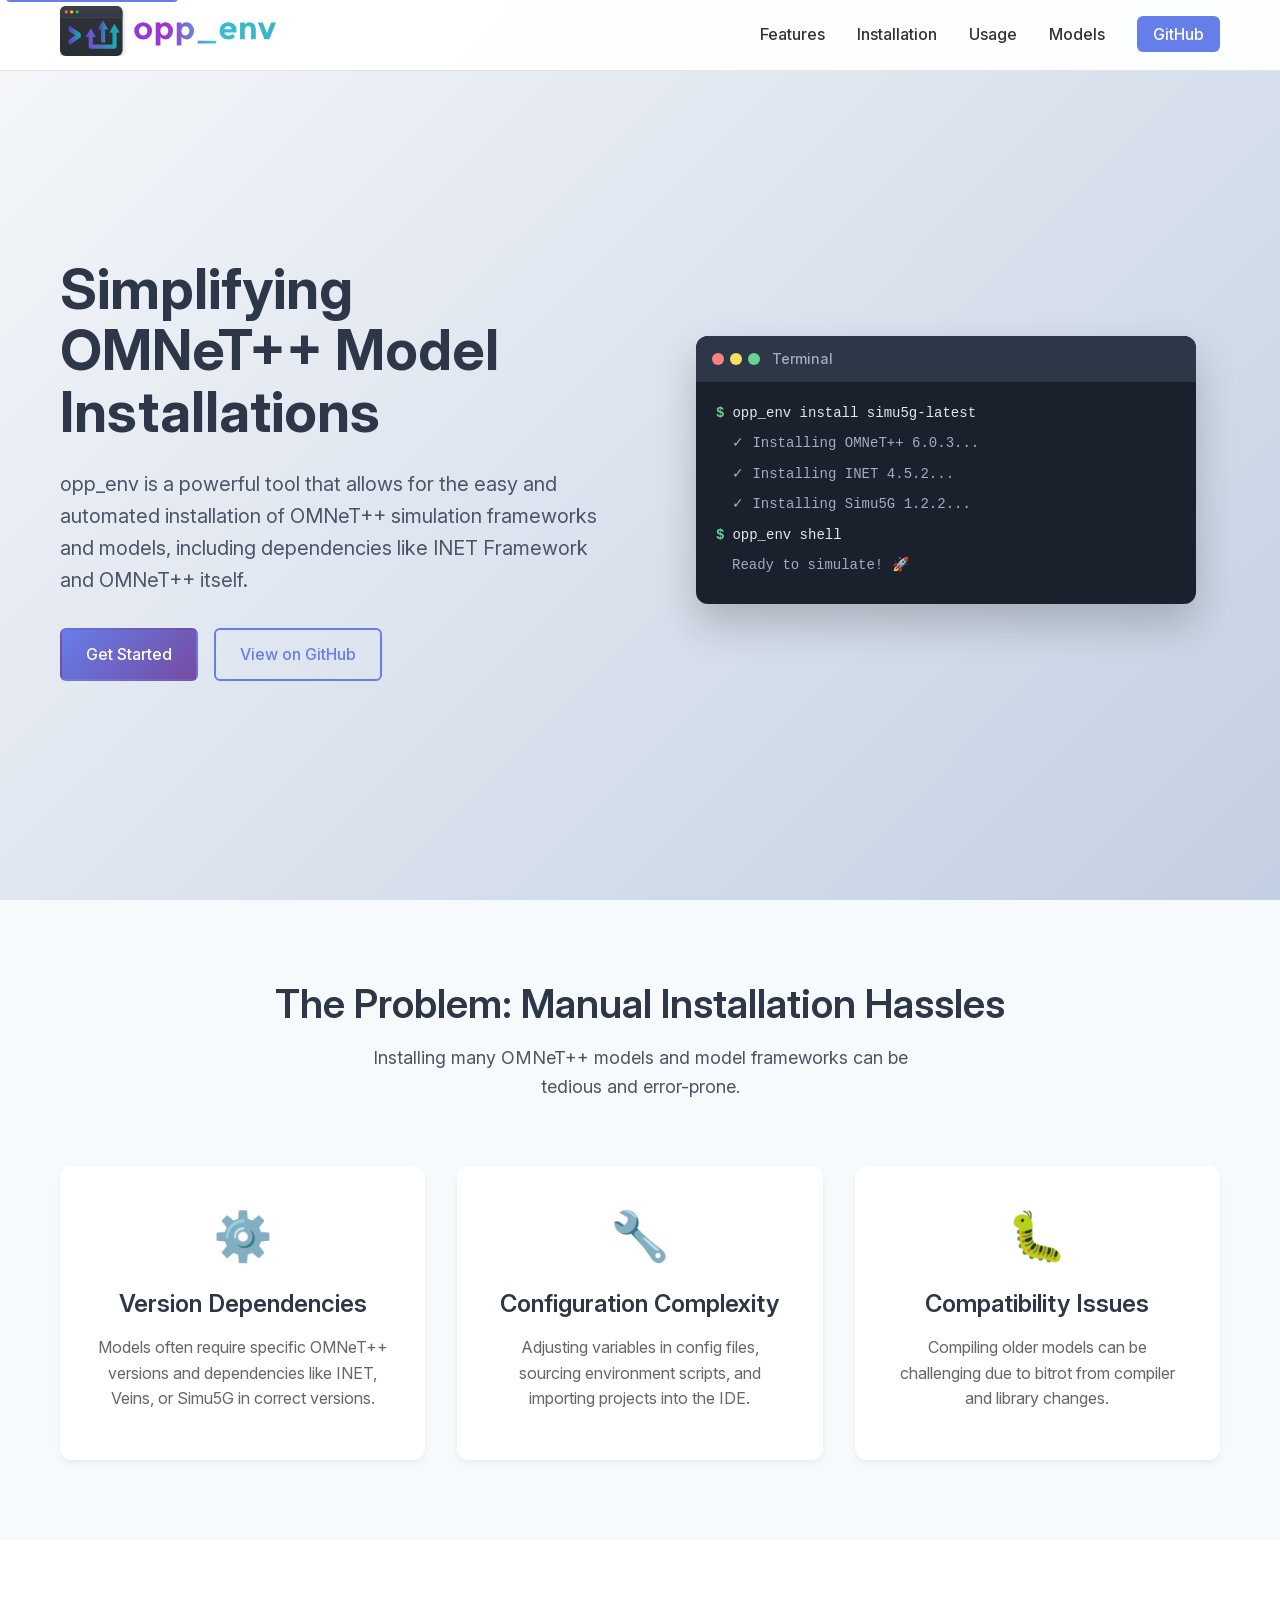
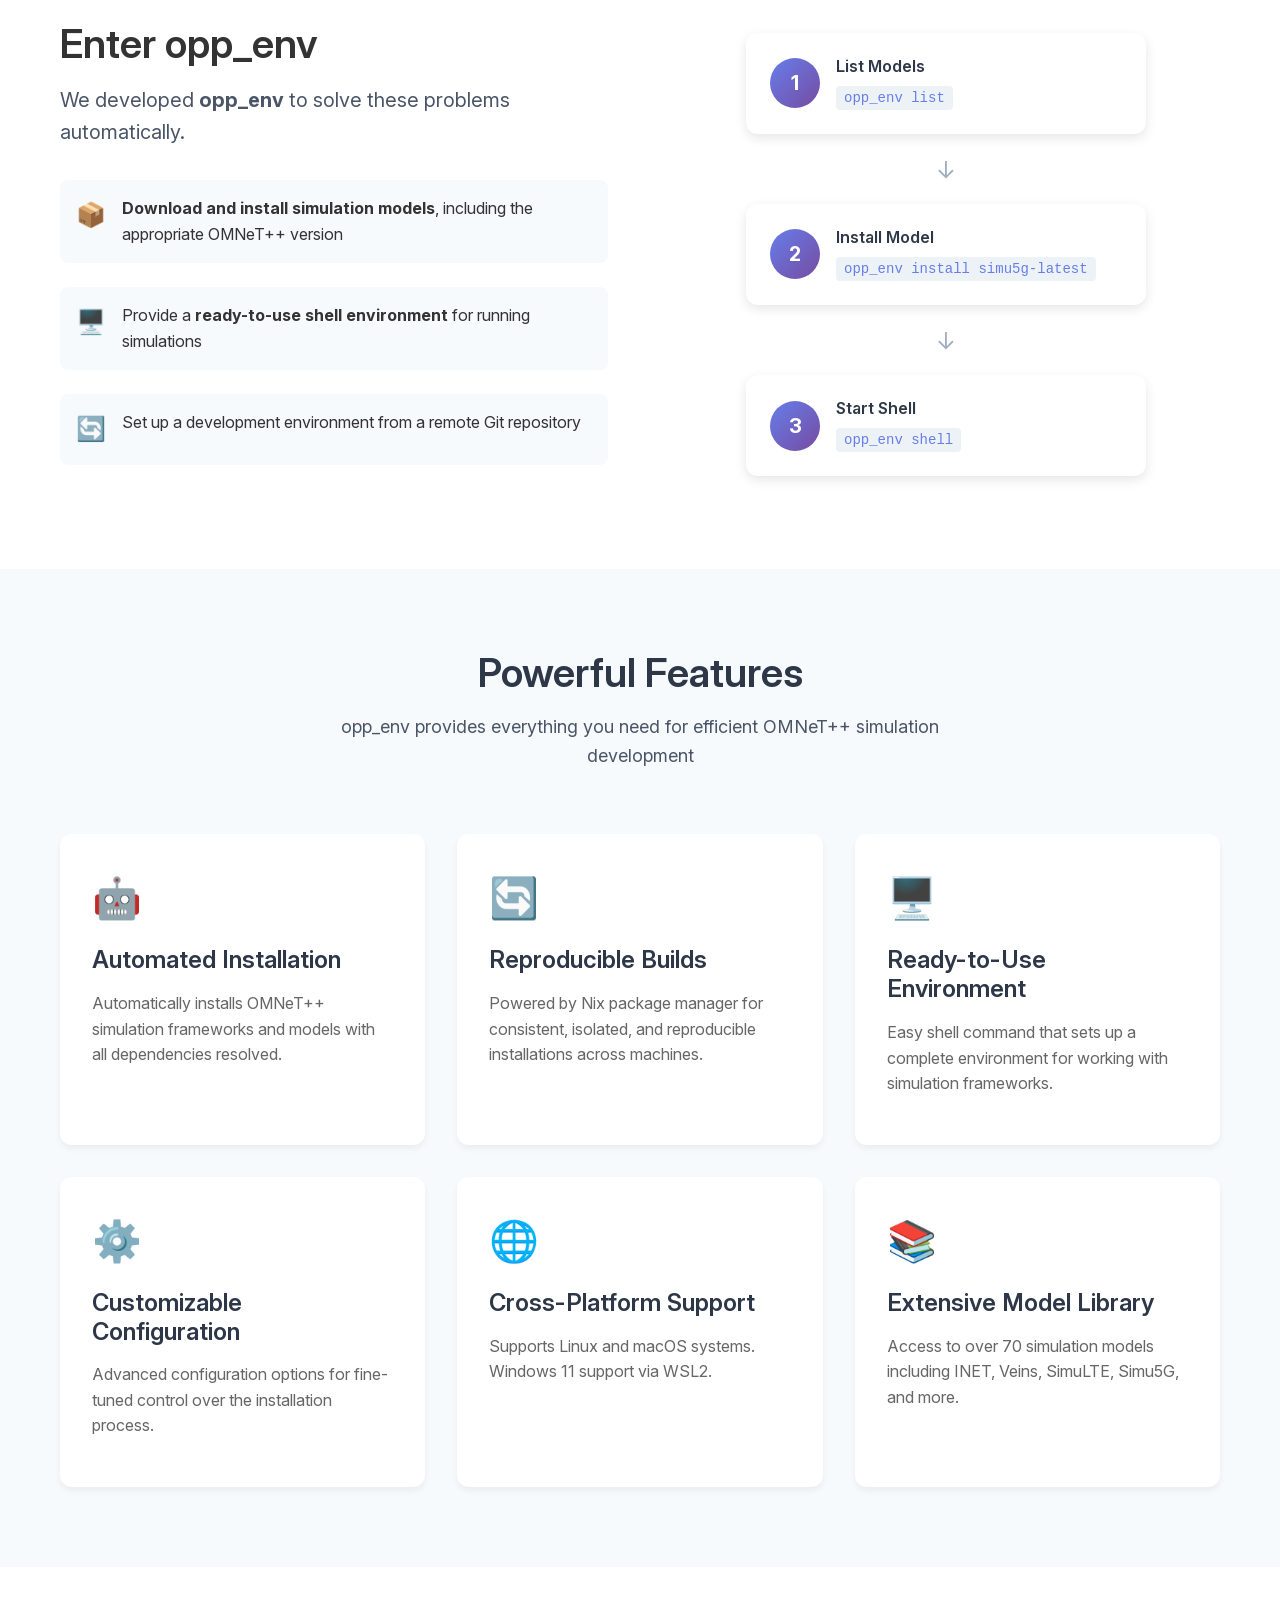
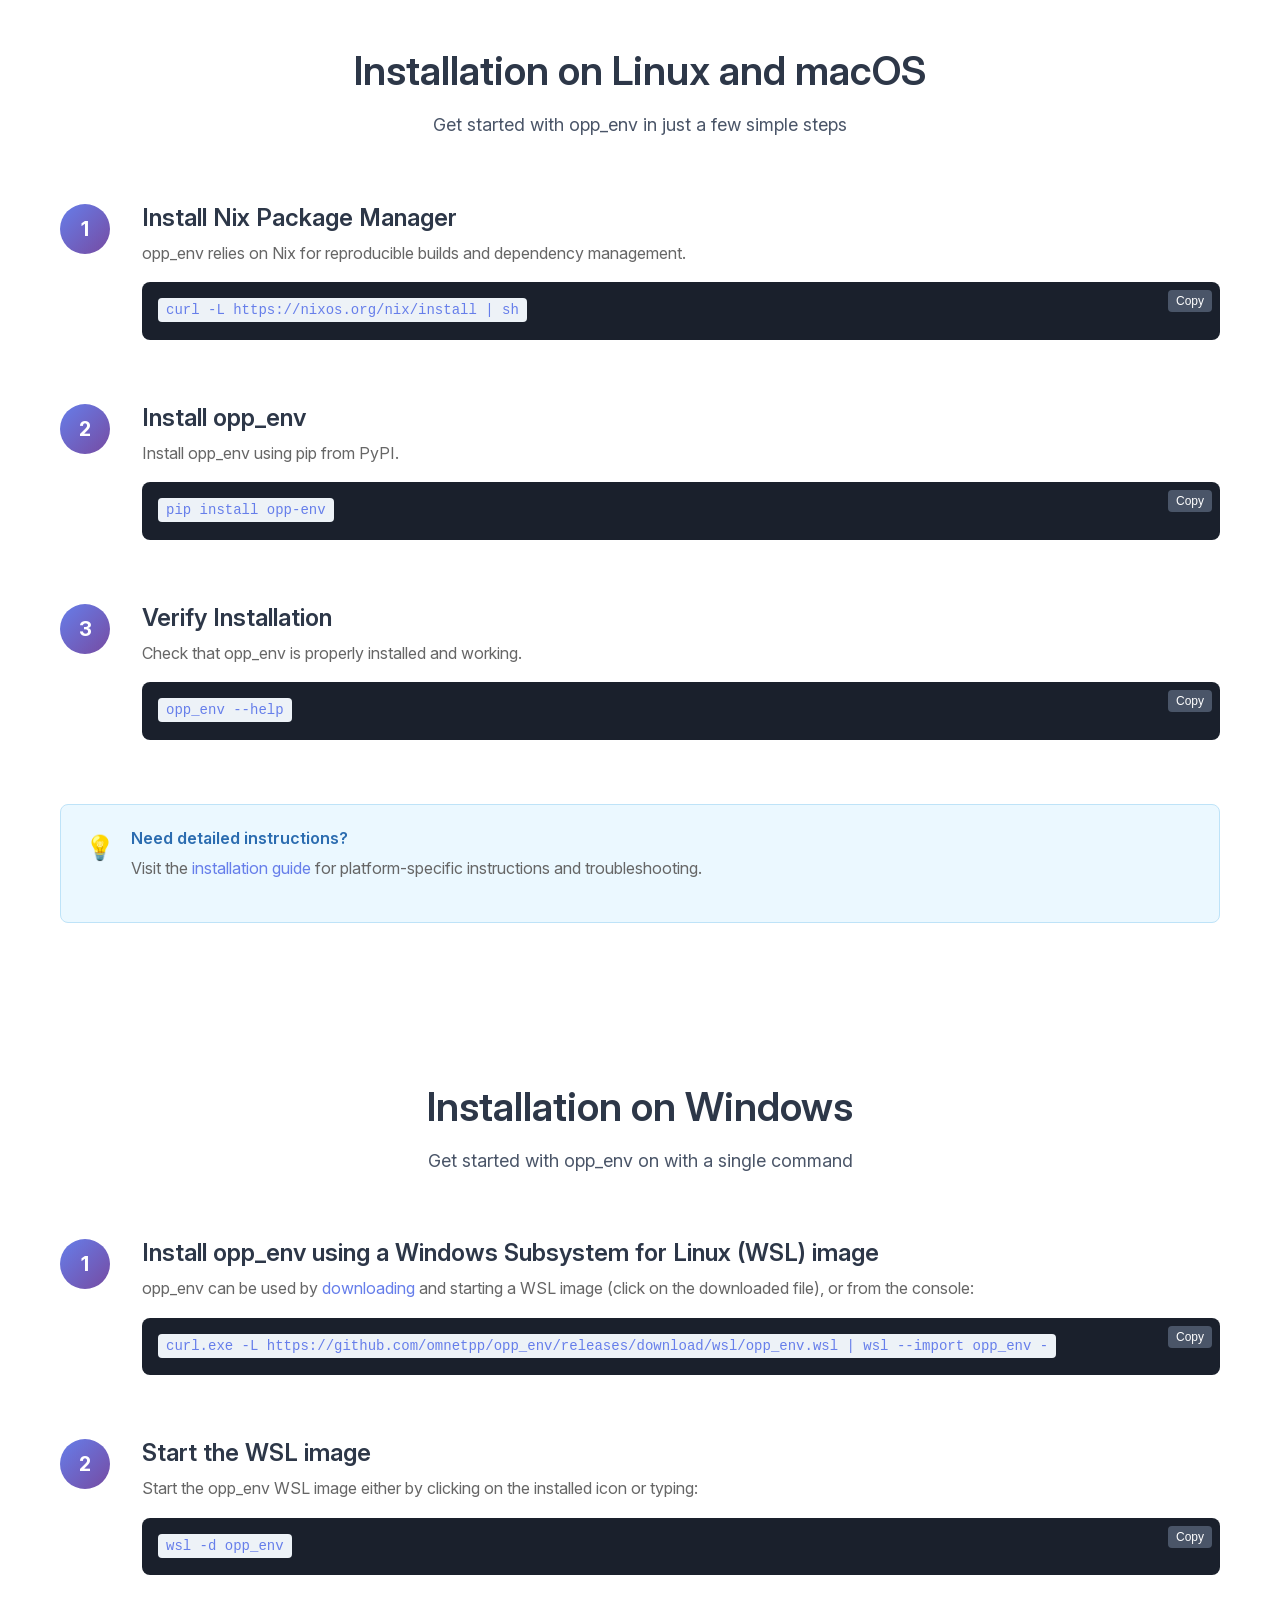
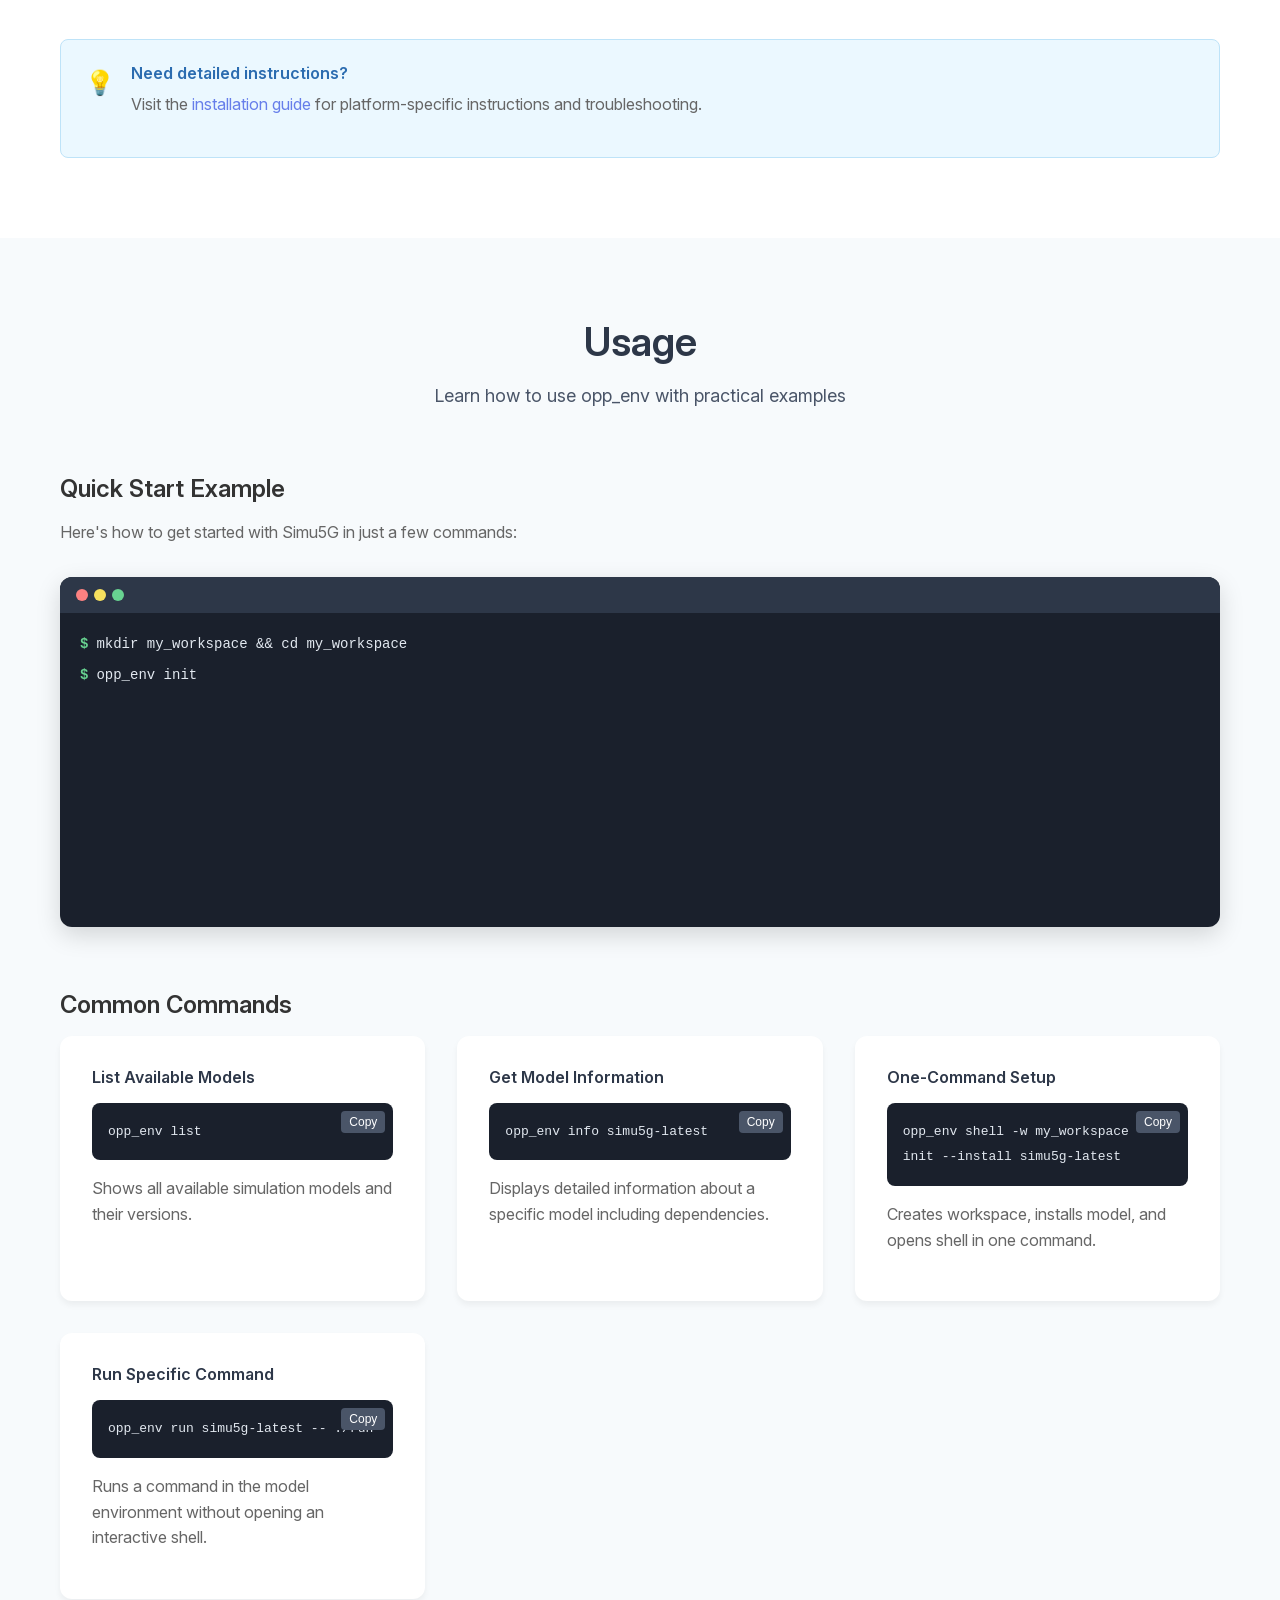
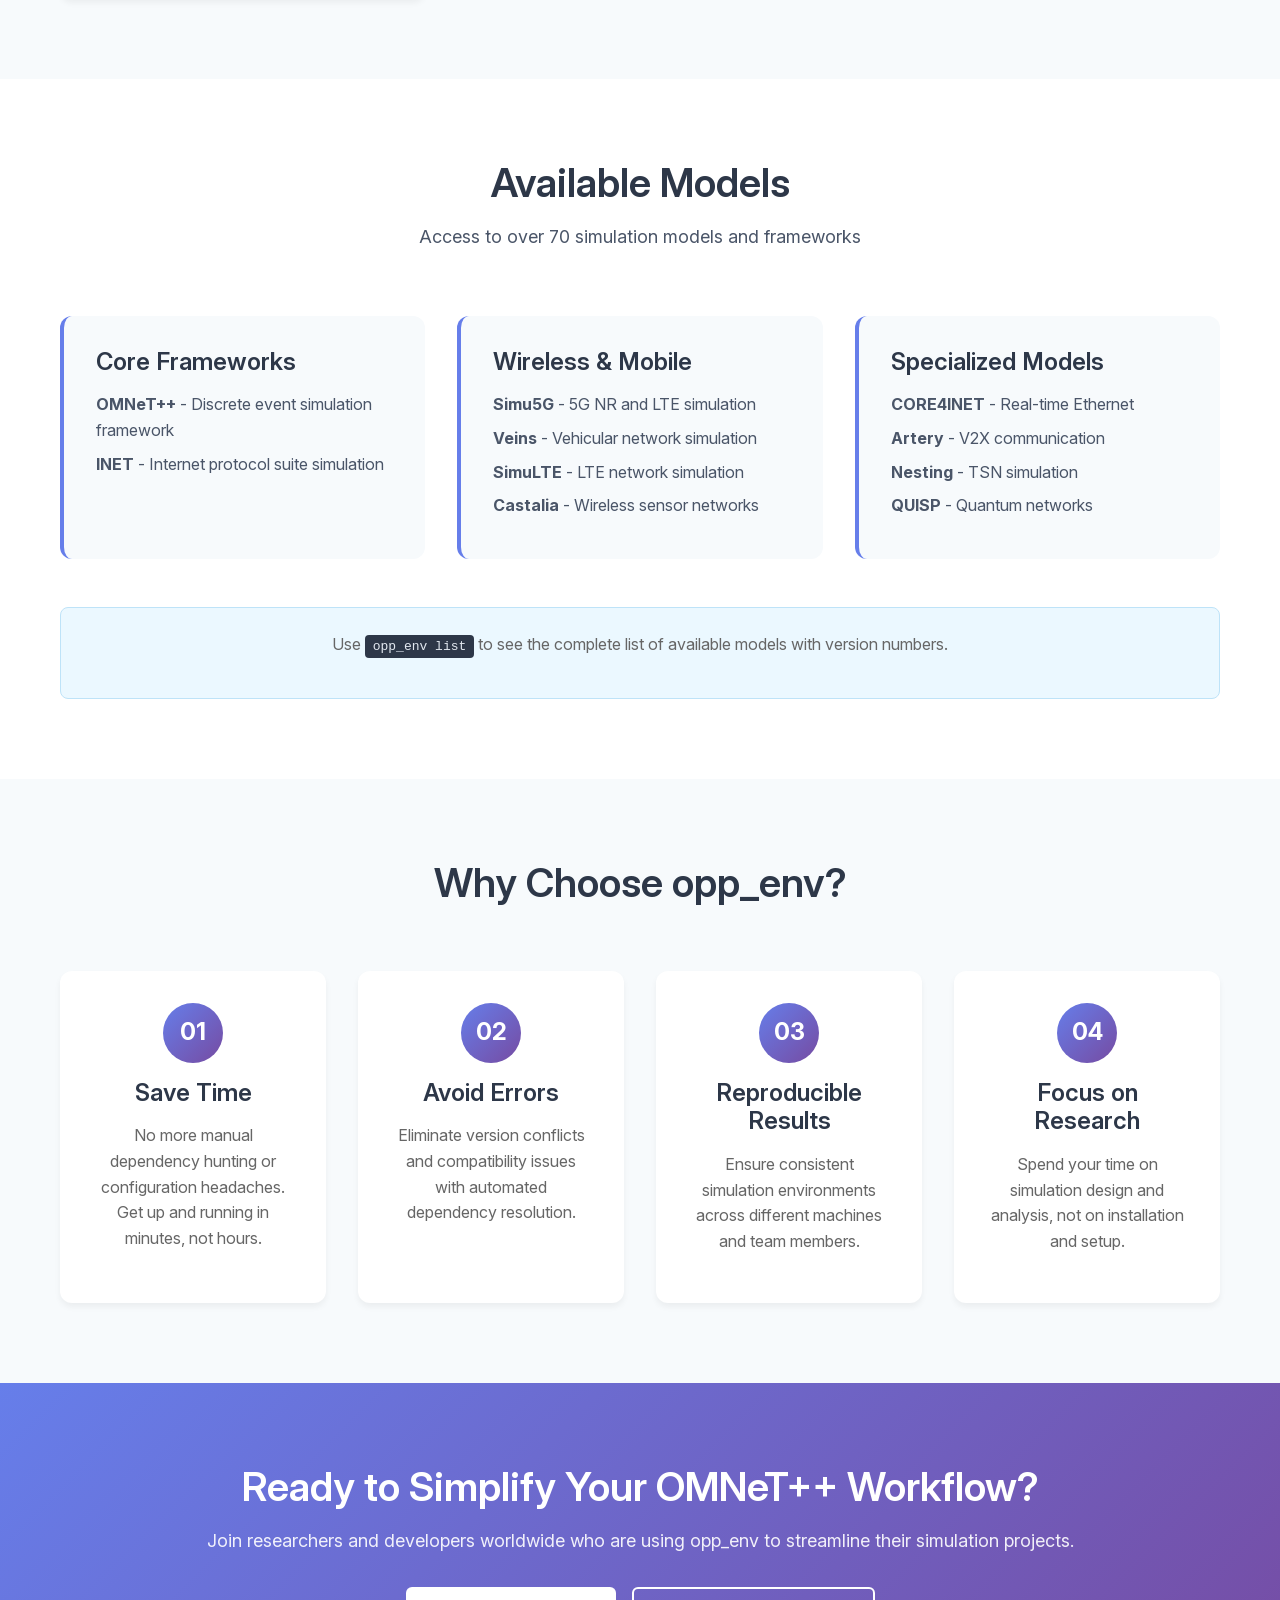
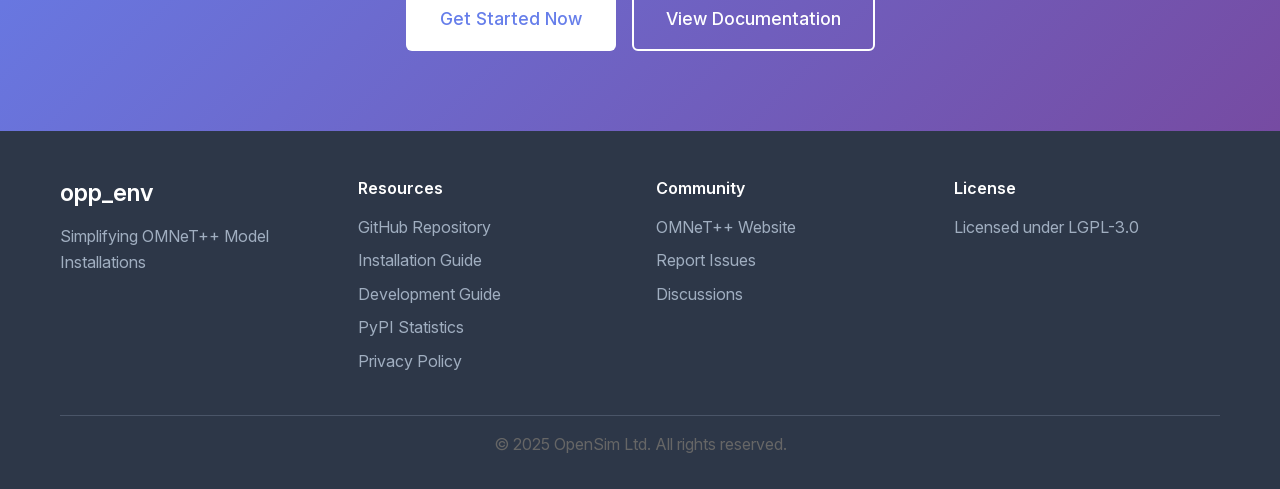
==== commit 8e223370: "website: remove the Model Statistics link from the public footer The dashboard at /stats/ is only ac" ====
--- a/website/public/index.html
+++ b/website/public/index.html
@@ -507,6 +507,7 @@
                         <li><a href="https://github.com/omnetpp/opp_env/blob/main/INSTALL.md" target="_blank">Installation Guide</a></li>
                         <li><a href="https://github.com/omnetpp/opp_env/blob/main/DEVELOP.md" target="_blank">Development Guide</a></li>
                         <li><a href="https://pypistats.org/packages/opp-env" target="_blank">PyPI Statistics</a></li>
+                        <li><a href="privacy">Privacy Policy</a></li>
                     </ul>
                 </div>
                 <div class="footer-section">
